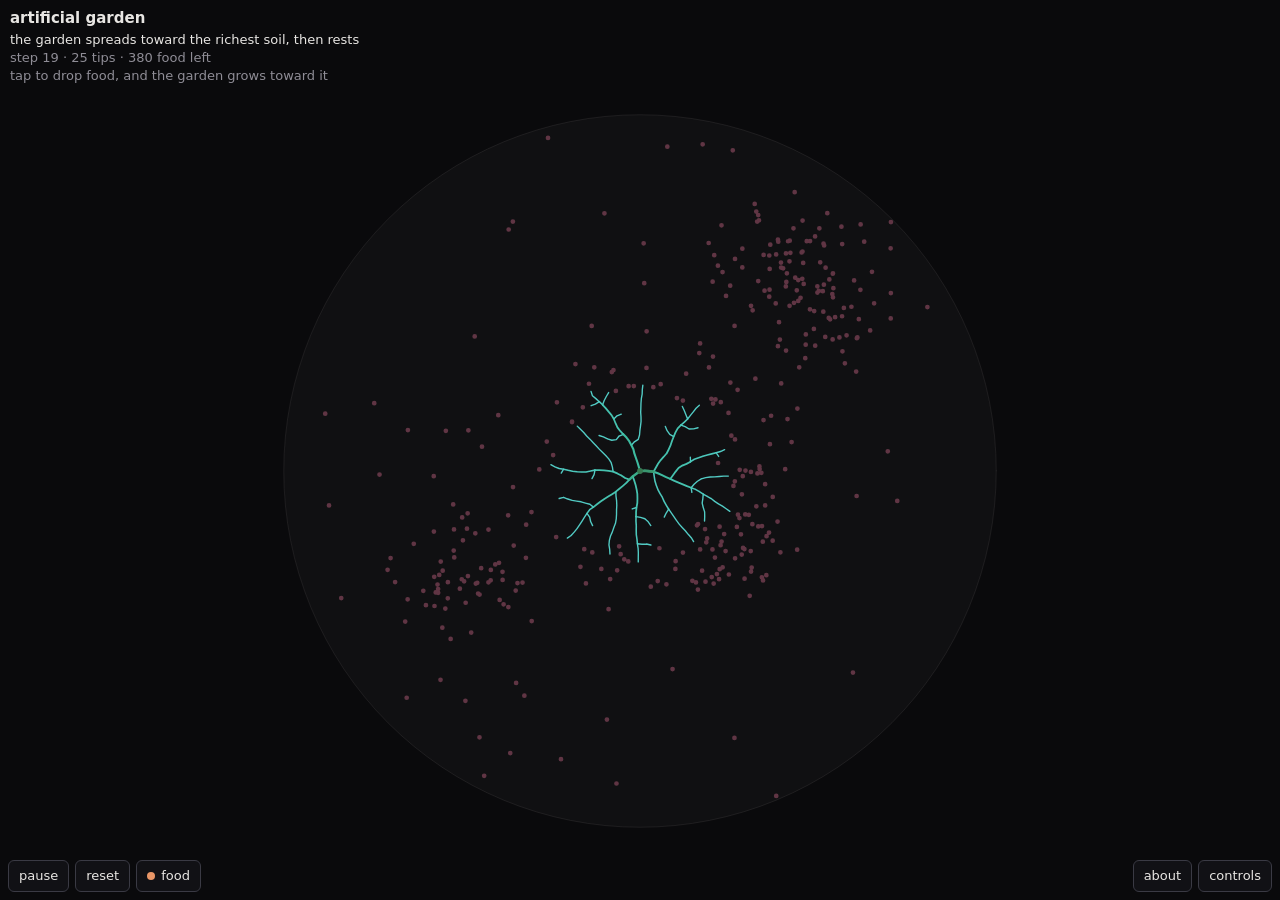
==== canvas/artificial-garden/index.html @ bfd503d6 "CC6: artificial garden core" ====
<!DOCTYPE html>
<html lang="en">
<head>
    <meta charset="UTF-8">
    <meta name="viewport" content="width=device-width, initial-scale=1.0">
    <title>artificial garden</title>
    <!-- How the gallery classifies this piece. The page reads it too, for
         its title and concept. -->
    <script type="application/json" id="meta">
    {
        "id": "artificial-garden",
        "title": "artificial garden",
        "world": "organic",
        "worlds": ["abstract"],
        "systems": ["recursive-growth"],
        "interactions": ["placement", "parameter-manipulation"],
        "modes": ["observe", "intervene"],
        "concept": "emergence and indirect control: you never draw the garden, you only feed it and block it, and it finds its own way"
    }
    </script>
    <style>
        :root {
            --bg: #0a0a0c;
            --surface: rgba(19, 19, 23, 0.88);
            /* Panels cover the header in a small frame, so no text shows through */
            --panel: #131317;
            --border: #3a3a44;
            --text: #e8e6e3;
            --muted: #8f8d96;
            --accent: #8fd18a;

            color-scheme: dark;
        }

        * {
            box-sizing: border-box;
        }

        html,
        body {
            height: 100%;
            margin: 0;
            overflow: hidden;
            background: var(--bg);
            color: var(--text);
            font: 13px/1.4 ui-sans-serif, system-ui, -apple-system, "Segoe UI",
                Roboto, Helvetica, Arial, sans-serif;
        }

        /* A tap places food or a stone, and a swipe still scrolls the page
           around the gallery's iframe, so the canvas takes taps only */
        canvas {
            position: fixed;
            inset: 0;
            display: block;
            width: 100%;
            height: 100%;
            cursor: crosshair;
            touch-action: manipulation;
        }

        .header {
            position: fixed;
            top: 8px;
            left: 10px;
            right: 10px;
            margin: 0;
            color: var(--muted);
            pointer-events: none;
        }

        .header p {
            margin: 0;
        }

        /* The name, then what the preset shows, then the numbers and the hint */
        .header h1 {
            margin: 0 0 2px;
            color: var(--text);
            font-size: 15px;
            font-weight: 600;
        }

        /* In a frame, the page around it already names the piece */
        .framed .header h1 {
            display: none;
        }

        #note {
            color: var(--text);
        }

        /* Both lines keep their height when empty, so the view doesn't jump */
        #note,
        #readout {
            min-height: 1.4em;
        }

        #readout {
            font-variant-numeric: tabular-nums;
        }

        .bar {
            position: fixed;
            left: 8px;
            right: 8px;
            bottom: 8px;
            display: flex;
            flex-wrap: wrap;
            align-items: center;
            gap: 6px;
        }

        button,
        select,
        summary,
        input[type="number"] {
            min-height: 32px;
            padding: 4px 10px;
            border: 1px solid var(--border);
            border-radius: 6px;
            background: var(--surface);
            color: var(--text);
            font: inherit;
        }

        button,
        summary {
            cursor: pointer;
        }

        button:hover,
        select:hover,
        summary:hover {
            border-color: var(--muted);
        }

        :focus-visible {
            outline: 2px solid var(--accent);
            outline-offset: 1px;
        }

        /* The tool in hand, marked so it reads as a choice, not an action */
        #tool::before {
            content: "";
            display: inline-block;
            width: 8px;
            height: 8px;
            margin-right: 6px;
            border-radius: 50%;
            background: var(--tool-color, var(--accent));
            vertical-align: 0;
        }

        /* The two panels sit together at the right end of the bar */
        #about {
            margin-left: auto;
        }

        summary {
            display: flex;
            align-items: center;
            list-style: none;
            user-select: none;
        }

        summary::-webkit-details-marker {
            display: none;
        }

        .panel {
            position: absolute;
            right: 0;
            bottom: calc(100% + 6px);
            width: min(290px, 100%);
            max-height: calc(100vh - var(--bar-height, 32px) - 22px);
            overflow-y: auto;
            padding: 10px 12px;
            border: 1px solid var(--border);
            border-radius: 6px;
            background: var(--panel);
        }

        .panel select {
            width: 100%;
            margin-bottom: 10px;
        }

        .row {
            display: grid;
            grid-template-columns: 1fr auto;
            gap: 0 8px;
            margin-bottom: 8px;
        }

        .row output {
            color: var(--muted);
            font-variant-numeric: tabular-nums;
        }

        .row input[type="range"] {
            grid-column: 1 / -1;
            width: 100%;
            margin: 2px 0 0;
            accent-color: var(--accent);
        }

        .group {
            margin: 10px 0 6px;
            color: var(--muted);
        }

        .seed {
            display: flex;
            align-items: center;
            gap: 6px;
        }

        .seed input {
            flex: 1;
            min-width: 0;
        }

        .keys {
            margin: 8px 0 0;
            color: var(--muted);
        }

        .about h2 {
            margin: 0 0 4px;
            font-size: 14px;
            font-weight: 600;
        }

        .about p,
        .about ul {
            margin: 0 0 8px;
        }

        .about ul {
            padding-left: 16px;
        }

        .about li + li {
            margin-top: 4px;
        }

        .about .concept {
            color: var(--muted);
        }

        /* Five controls fit one row of a 340px gallery card */
        @media (max-width: 360px) {
            button,
            select,
            summary {
                padding: 4px 8px;
            }
        }

        /* In a small frame the picture comes before the words */
        @media (max-height: 300px) {
            .header h1,
            #note {
                display: none;
            }
        }

        @media (max-height: 200px) {
            .header {
                display: none;
            }
        }
    </style>
</head>
<body>
    <canvas id="stage" role="img"
        aria-label="A branching organism grows out from the center of a round plot, toward scattered points of food"></canvas>

    <div class="header">
        <h1 id="title">artificial garden</h1>
        <p id="note"></p>
        <p id="readout"></p>
        <p id="hint"></p>
    </div>

    <div class="bar">
        <button id="pause" type="button">pause</button>
        <button id="reset" type="button">reset</button>
        <button id="tool" type="button"></button>
        <details id="about">
            <summary>about</summary>
            <div class="panel about">
                <h2 id="about-title">artificial garden</h2>
                <p id="about-concept" class="concept"></p>
                <p>the garden grows from one root at the center. every piece
                    of food in the soil pulls on the nearest part of it within
                    reach, and each part that is pulled grows a short step
                    toward its food. where food pulls one part two ways at
                    once, it may split. nothing in the rules says where a
                    branch goes, only what it grows toward.</p>
                <p>when nothing it can reach is left, the garden rests.</p>
                <ul>
                    <li>with food in hand, tap or click to drop some. the
                        garden grows toward it if any part is close enough to
                        feel it, so food out of reach waits for the garden to
                        come nearer.</li>
                    <li>with stones in hand, tap to place a stone, and
                        branches grow around it. tap a stone to lift it.</li>
                    <li>the presets show other soils and habits, from fine lace
                        to a few long runners.</li>
                    <li>in controls, reach, growth, branching and wander
                        change the rules while it grows. the food in the soil,
                        its symmetry and the seed plant a new garden.</li>
                    <li>the same seed and settings always grow the same
                        garden, until you feed it or place a stone.</li>
                </ul>
                <p class="keys">keys: space pause · r reset · n next seed ·
                    t food or stones · 1–4 presets · esc closes a panel</p>
            </div>
        </details>
        <details id="controls">
            <summary>controls</summary>
            <div class="panel">
                <select id="preset" aria-label="preset"></select>
                <div id="sliders"></div>
                <div class="seed">
                    <label for="seed">seed</label>
                    <input id="seed" type="number" inputmode="numeric">
                    <button id="next-seed" type="button">next</button>
                </div>
            </div>
        </details>
    </div>

    <script src="sim.js"></script>
    <script>
        (() => {
            'use strict';

            const { FEED_RADIUS, MAX_STONES, PARAMS, PRESETS, SOIL_RADIUS, advance, atRest,
                clampParams, createState, feed, palette, placeStone, removeStone,
                stoneAt, tips } = window.ArtificialGarden;

            // Never more than this much simulation in one frame, so a stall
            // can't turn into a burst
            const MAX_STEPS_PER_FRAME = 8;
            const MAX_FRAME_MS = 100;

            const REDUCED_MOTION_SPEED = 0.25;
            const MAX_PIXEL_RATIO = 2;
            const BACKGROUND = '#0a0a0c';
            const READOUT_MS = 200;

            // Branches are stroked in bands by thickness, which follows the
            // number of tips a branch carries, so old wood reads as a trunk
            const WIDTH_BANDS = [1, 2, 3, 5, 8, 13, 21, 34, 55, Infinity];

            const HINTS = {
                food: 'tap to drop food, and the garden grows toward it',
                stone: 'tap to place a stone, or tap a stone to lift it',
            };
            const REST_HINT = {
                food: 'the garden is at rest. drop food near it to grow it again',
                stone: 'the garden is at rest. lift a stone, or switch to food to grow it again',
            };
            const TOOL_LABELS = { food: 'food', stone: 'stones' };

            // Sliders in panel order. The first group changes how the garden
            // grows on from where it is. The second group decides the initial
            // state, so a change to it plants the garden again.
            const LIVE_KEYS = ['reach', 'growth', 'branching', 'wander', 'speed'];
            const RESTART_KEYS = ['food', 'symmetry'];

            const canvas = document.getElementById('stage');
            const ctx = canvas.getContext('2d', { alpha: false });
            const noteEl = document.getElementById('note');
            const readoutEl = document.getElementById('readout');
            const hintEl = document.getElementById('hint');
            const pauseButton = document.getElementById('pause');
            const toolButton = document.getElementById('tool');
            const presetSelect = document.getElementById('preset');
            const seedInput = document.getElementById('seed');
            const headerEl = document.querySelector('.header');
            const barEl = document.querySelector('.bar');
            const reducedMotion = window.matchMedia('(prefers-reduced-motion: reduce)');

            let params = clampParams(PRESETS[0].params);
            let state = null;
            let colors = null;
            let tool = 'food';
            let hintOverride = '';

            let width = 0;
            let height = 0;
            const view = { x: 0, y: 0, scale: 1 };

            let frame = null;
            let lastFrame = null;
            let lastReadout = 0;
            let budget = 0;
            let paused = false;
            let pageVisible = !document.hidden;
            let onScreen = true;

            // A frame is drawn only when the picture has changed: growth,
            // eaten food, or anything the visitor did
            let dirty = true;
            let resting = false;

            // Planting again from the seed: the same parameters and seed
            // always give this same garden
            function restart() {
                state = createState(params);
                colors = palette(params.seed);
                budget = 0;
                hintOverride = '';
            }

            function hsl({ h, s, l }, alpha) {
                return `hsla(${h}, ${s}%, ${l}%, ${alpha})`;
            }

            function mix(a, b, t) {
                // Hues take the short way round
                let dh = b.h - a.h;
                if (dh > 180) {
                    dh -= 360;
                } else if (dh < -180) {
                    dh += 360;
                }
                return {
                    h: (a.h + dh * t + 360) % 360,
                    s: a.s + (b.s - a.s) * t,
                    l: a.l + (b.l - a.l) * t,
                };
            }

            // The plot fills the space between the header and the bar
            function fitView() {
                const top = headerEl.offsetHeight + 14;
                const bottom = barEl.offsetHeight + 18;
                const side = 12;
                const fitWidth = Math.max(width - side * 2, 1);
                const fitHeight = Math.max(height - top - bottom, 1);
                view.scale = Math.min(fitWidth, fitHeight) / 2;
                view.x = width / 2;
                view.y = top + fitHeight / 2;
            }

            function toScreen(x, y) {
                return [view.x + x * view.scale, view.y - y * view.scale];
            }

            function draw() {
                ctx.globalCompositeOperation = 'source-over';
                ctx.fillStyle = BACKGROUND;
                ctx.fillRect(0, 0, width, height);

                // The plot: where food can lie
                ctx.beginPath();
                ctx.arc(view.x, view.y, SOIL_RADIUS * view.scale, 0, Math.PI * 2);
                ctx.fillStyle = 'rgba(232, 230, 227, 0.025)';
                ctx.fill();
                ctx.strokeStyle = 'rgba(232, 230, 227, 0.08)';
                ctx.lineWidth = 1;
                ctx.stroke();

                drawFood();
                drawStones();
                drawBranches();
            }

            function drawFood() {
                const size = Math.max(1.2, view.scale / 160);
                for (const kind of [0, 1]) {
                    ctx.beginPath();
                    for (let i = 0; i < state.foodCount; i++) {
                        if (!state.foodAlive[i] || state.foodKind[i] !== kind) {
                            continue;
                        }
                        const [x, y] = toScreen(state.foodX[i], state.foodY[i]);
                        const r = kind === 1 ? size * 1.3 : size;
                        ctx.moveTo(x + r, y);
                        ctx.arc(x, y, r, 0, Math.PI * 2);
                    }
                    ctx.fillStyle = kind === 1 ? hsl(colors.fed, 0.9) : hsl(colors.soil, 0.5);
                    ctx.fill();
                }
            }

            function drawStones() {
                for (const stone of state.stones) {
                    const [x, y] = toScreen(stone.x, stone.y);
                    ctx.beginPath();
                    ctx.arc(x, y, stone.r * view.scale, 0, Math.PI * 2);
                    ctx.fillStyle = '#24242b';
                    ctx.fill();
                    ctx.strokeStyle = '#55555f';
                    ctx.lineWidth = 1;
                    ctx.stroke();
                }
            }

            // Every segment, from its parent to its node, in one path per
            // band, so a frame costs a few strokes however big the garden is
            function drawBranches() {
                const { nodeCount, nodeX, nodeY, parent, leaves } = state;
                const unit = Math.max(0.6, view.scale / 400);
                const most = Math.sqrt(Math.max(leaves[0], 1));
                ctx.lineCap = 'round';
                ctx.lineJoin = 'round';

                let low = 0;
                for (const high of WIDTH_BANDS) {
                    ctx.beginPath();
                    let any = false;
                    for (let n = 1; n < nodeCount; n++) {
                        const carried = leaves[n];
                        if (carried < low || carried >= high) {
                            continue;
                        }
                        const p = parent[n];
                        const [x0, y0] = toScreen(nodeX[p], nodeY[p]);
                        const [x1, y1] = toScreen(nodeX[n], nodeY[n]);
                        ctx.moveTo(x0, y0);
                        ctx.lineTo(x1, y1);
                        any = true;
                    }
                    if (any) {
                        const middle = Math.sqrt(Math.min(high, leaves[0] + 1) * Math.max(low, 1));
                        const t = 1 - Math.min(1, Math.sqrt(middle) / most);
                        ctx.lineWidth = unit * (0.8 + 0.55 * Math.sqrt(middle));
                        ctx.strokeStyle = hsl(mix(colors.stem, colors.tip, t), 0.95);
                        ctx.stroke();
                    }
                    low = high;
                }

                // The root, a little heavier than its trunk
                const [rx, ry] = toScreen(nodeX[0], nodeY[0]);
                ctx.beginPath();
                ctx.arc(rx, ry, unit * (1.4 + 0.3 * most), 0, Math.PI * 2);
                ctx.fillStyle = hsl(colors.stem, 1);
                ctx.fill();
            }

            function updateReadout() {
                const food = state.foodLeft;
                readoutEl.textContent = `step ${state.steps} · ${tips(state)} tips · ${food} food left`;
            }

            function updateHint() {
                if (hintOverride) {
                    hintEl.textContent = hintOverride;
                } else {
                    hintEl.textContent = resting ? REST_HINT[tool] : HINTS[tool];
                }
            }

            function stepSimulation(elapsed) {
                const speed = params.speed * (reducedMotion.matches ? REDUCED_MOTION_SPEED : 1);
                budget += (elapsed / 1000) * speed;
                const steps = Math.min(Math.floor(budget), MAX_STEPS_PER_FRAME);
                budget = budget - steps >= 1 ? 0 : budget - steps;
                if (steps > 0) {
                    const before = state.eaten;
                    const grown = advance(state, params, steps);
                    if (grown > 0 || state.eaten !== before) {
                        dirty = true;
                    }
                }
            }

            // Rest means nothing within reach is left to grow toward, so the
            // picture can't change until the visitor does something
            function checkRest() {
                if (!atRest(state)) {
                    return;
                }
                resting = true;
                hintOverride = '';
                draw();
                updateReadout();
                updateHint();
                updateRunning();
            }

            // Anything the visitor does may set the garden growing again
            function wake() {
                dirty = true;
                if (resting && !atRest(state)) {
                    resting = false;
                    updateHint();
                    updateRunning();
                }
            }

            // The loop runs only while there is something to see: not paused,
            // the page visible, the canvas on screen, and the garden growing
            function tick(now) {
                frame = requestAnimationFrame(tick);
                const elapsed = lastFrame === null ? 0 : Math.min(now - lastFrame, MAX_FRAME_MS);
                lastFrame = now;

                stepSimulation(elapsed);
                if (dirty) {
                    dirty = false;
                    draw();
                }
                if (now - lastReadout >= READOUT_MS) {
                    lastReadout = now;
                    updateReadout();
                }
                checkRest();
            }

            function updateRunning() {
                const shouldRun = !paused && pageVisible && onScreen && !resting;
                if (shouldRun && frame === null) {
                    lastFrame = null;
                    frame = requestAnimationFrame(tick);
                } else if (!shouldRun && frame !== null) {
                    cancelAnimationFrame(frame);
                    frame = null;
                }
            }

            // With the loop stopped, a change still has to reach the screen
            function refresh() {
                wake();
                if (frame === null) {
                    draw();
                }
                updateReadout();
            }

            function setPaused(value) {
                paused = value;
                pauseButton.textContent = paused ? 'play' : 'pause';
                updateRunning();
            }

            function measure() {
                const ratio = Math.min(window.devicePixelRatio || 1, MAX_PIXEL_RATIO);
                width = canvas.clientWidth;
                height = canvas.clientHeight;
                canvas.width = Math.round(width * ratio);
                canvas.height = Math.round(height * ratio);
                ctx.setTransform(ratio, 0, 0, ratio, 0, 0);
                document.documentElement.style.setProperty('--bar-height', `${barEl.offsetHeight}px`);
            }

            function resize() {
                measure();
                fitView();
                draw();
            }

            // Controls

            const sliders = new Map();

            function formatParam(key, value) {
                const step = PARAMS[key].step;
                if (Number.isInteger(step)) {
                    return String(value);
                }
                const places = Math.max(0, -Math.floor(Math.log10(step)));
                return value.toFixed(places);
            }

            function buildSliders() {
                const parent = document.getElementById('sliders');
                const groups = [
                    ['how it grows', LIVE_KEYS],
                    ['the soil, which plants it again', RESTART_KEYS],
                ];

                for (const [heading, keys] of groups) {
                    const title = document.createElement('p');
                    title.className = 'group';
                    title.textContent = heading;
                    parent.append(title);

                    for (const key of keys) {
                        const spec = PARAMS[key];
                        const row = document.createElement('div');
                        row.className = 'row';

                        const label = document.createElement('label');
                        label.htmlFor = `param-${key}`;
                        label.textContent = spec.label;

                        const output = document.createElement('output');
                        output.htmlFor = `param-${key}`;

                        const input = document.createElement('input');
                        input.id = `param-${key}`;
                        input.type = 'range';
                        input.min = spec.min;
                        input.max = spec.max;
                        input.step = spec.step;

                        input.addEventListener('input', () => {
                            params = clampParams({ ...params, [key]: Number(input.value) });
                            output.value = formatParam(key, params[key]);
                            leavePreset();
                            if (RESTART_KEYS.includes(key)) {
                                restart();
                            }
                            // A change to the rules may wake a garden at rest
                            state.idle = 0;
                            refresh();
                        });

                        row.append(label, output, input);
                        parent.append(row);
                        sliders.set(key, { input, output });
                    }
                }
            }

            function syncControls() {
                for (const [key, { input, output }] of sliders) {
                    input.value = params[key];
                    output.value = formatParam(key, params[key]);
                }
                seedInput.value = params.seed;
            }

            function applyPreset(preset) {
                params = clampParams({ ...params, ...preset.params });
                presetSelect.value = preset.id;
                noteEl.textContent = preset.note;
                syncControls();
                restart();
                refresh();
                updateHint();
            }

            function leavePreset() {
                presetSelect.value = '';
                noteEl.textContent = '';
            }

            function setSeed(value) {
                params = clampParams({ ...params, seed: value });
                seedInput.value = params.seed;
                restart();
                refresh();
                updateHint();
            }

            function nextSeed() {
                setSeed(params.seed >= PARAMS.seed.max ? PARAMS.seed.min : params.seed + 1);
            }

            function resetGarden() {
                restart();
                refresh();
                updateHint();
            }

            function setTool(value) {
                tool = value;
                const other = tool === 'food' ? 'stone' : 'food';
                toolButton.textContent = TOOL_LABELS[tool];
                toolButton.setAttribute('aria-label', `in hand: ${TOOL_LABELS[tool]}. switch to ${TOOL_LABELS[other]}`);
                toolButton.style.setProperty('--tool-color', tool === 'food' ? hsl(colors.fed, 1) : '#8a8a96');
                hintOverride = '';
                updateHint();
            }

            for (const preset of PRESETS) {
                presetSelect.add(new Option(preset.label, preset.id));
            }
            const customOption = new Option('custom', '');
            customOption.disabled = true;
            presetSelect.add(customOption);

            presetSelect.addEventListener('change', () => {
                applyPreset(PRESETS.find((preset) => preset.id === presetSelect.value));
            });

            seedInput.min = PARAMS.seed.min;
            seedInput.max = PARAMS.seed.max;
            seedInput.step = PARAMS.seed.step;
            seedInput.addEventListener('change', () => setSeed(seedInput.value));

            document.getElementById('next-seed').addEventListener('click', nextSeed);
            document.getElementById('reset').addEventListener('click', resetGarden);
            pauseButton.addEventListener('click', () => setPaused(!paused));
            toolButton.addEventListener('click', () => setTool(tool === 'food' ? 'stone' : 'food'));

            // A tap drops food or places a stone where it lands. Neither is
            // part of the seed, so a reset takes them away again.
            canvas.addEventListener('click', (event) => {
                const x = (event.offsetX - view.x) / view.scale;
                const y = (view.y - event.offsetY) / view.scale;

                if (tool === 'food') {
                    if (x * x + y * y > (SOIL_RADIUS + FEED_RADIUS) ** 2) {
                        return;
                    }
                    hintOverride = feed(state, x, y) > 0 ? '' : 'no food fits there';
                } else if (stoneAt(state, x, y) !== -1) {
                    removeStone(state, x, y);
                    hintOverride = '';
                } else if (state.stones.length >= MAX_STONES) {
                    hintOverride = `${MAX_STONES} stones is all there are. tap one to lift it`;
                } else if (x * x + y * y > 1) {
                    return;
                } else {
                    hintOverride = placeStone(state, x, y) ? '' : 'a stone can’t cover the root';
                }
                refresh();
                updateHint();
            });

            // One panel at a time: they open in the same place
            const panels = [...document.querySelectorAll('.bar details')];
            for (const panel of panels) {
                panel.addEventListener('toggle', () => {
                    if (panel.open) {
                        for (const other of panels) {
                            if (other !== panel) {
                                other.open = false;
                            }
                        }
                    }
                });
            }

            // Keys reach the page only while it has focus, so every action
            // above also has a button
            document.addEventListener('keydown', (event) => {
                // A held key must not restart the garden over and over
                if (event.ctrlKey || event.metaKey || event.altKey || event.repeat) {
                    return;
                }

                const target = event.target;

                // Escape closes an open panel, from anywhere inside it too,
                // and leaves focus on its button
                if (event.key === 'Escape') {
                    const open = panels.find((panel) => panel.open);
                    if (open) {
                        open.open = false;
                        open.querySelector('summary').focus();
                    }
                    return;
                }

                if (target.closest('input[type="number"], select')) {
                    return;
                }

                if (event.key === ' ') {
                    // Space already presses whatever button has focus
                    if (target.closest('button, summary')) {
                        return;
                    }
                    event.preventDefault();
                    setPaused(!paused);
                } else if (event.key.toLowerCase() === 'r') {
                    resetGarden();
                } else if (event.key.toLowerCase() === 'n') {
                    nextSeed();
                } else if (event.key.toLowerCase() === 't') {
                    setTool(tool === 'food' ? 'stone' : 'food');
                } else if (PRESETS[Number(event.key) - 1]) {
                    applyPreset(PRESETS[Number(event.key) - 1]);
                }
            });

            // Lifecycle: stop when hidden, off screen or torn down

            function onVisibilityChange() {
                pageVisible = !document.hidden;
                updateRunning();
            }

            const resizeObserver = new ResizeObserver(resize);
            const screenObserver = 'IntersectionObserver' in window
                ? new IntersectionObserver((entries) => {
                    onScreen = entries[entries.length - 1].isIntersecting;
                    updateRunning();
                })
                : null;

            function connect() {
                document.addEventListener('visibilitychange', onVisibilityChange);
                resizeObserver.observe(canvas);
                if (screenObserver) {
                    screenObserver.observe(canvas);
                }
            }

            function disconnect() {
                document.removeEventListener('visibilitychange', onVisibilityChange);
                resizeObserver.disconnect();
                if (screenObserver) {
                    screenObserver.disconnect();
                }
                if (frame !== null) {
                    cancelAnimationFrame(frame);
                    frame = null;
                }
            }

            window.addEventListener('pagehide', disconnect);
            window.addEventListener('pageshow', (event) => {
                // Back from the page cache, where pagehide has stopped everything
                if (event.persisted) {
                    connect();
                    updateRunning();
                }
            });

            // The title and concept come from the meta block in the head,
            // which the gallery reads too, so they're written once
            try {
                const meta = JSON.parse(document.getElementById('meta').textContent);
                if (meta.title) {
                    document.getElementById('title').textContent = meta.title;
                    document.getElementById('about-title').textContent = meta.title;
                }
                document.getElementById('about-concept').textContent = meta.concept || '';
            } catch (error) {
                // The names written in the page stay as they are
            }

            // Comparing windows works across origins, also from file://
            document.documentElement.classList.toggle('framed', window.self !== window.top);

            buildSliders();
            syncControls();
            presetSelect.value = PRESETS[0].id;
            noteEl.textContent = PRESETS[0].note;
            restart();
            setTool('food');
            measure();
            fitView();
            updateReadout();
            draw();
            connect();
            updateRunning();
        })();
    </script>
</body>
</html>
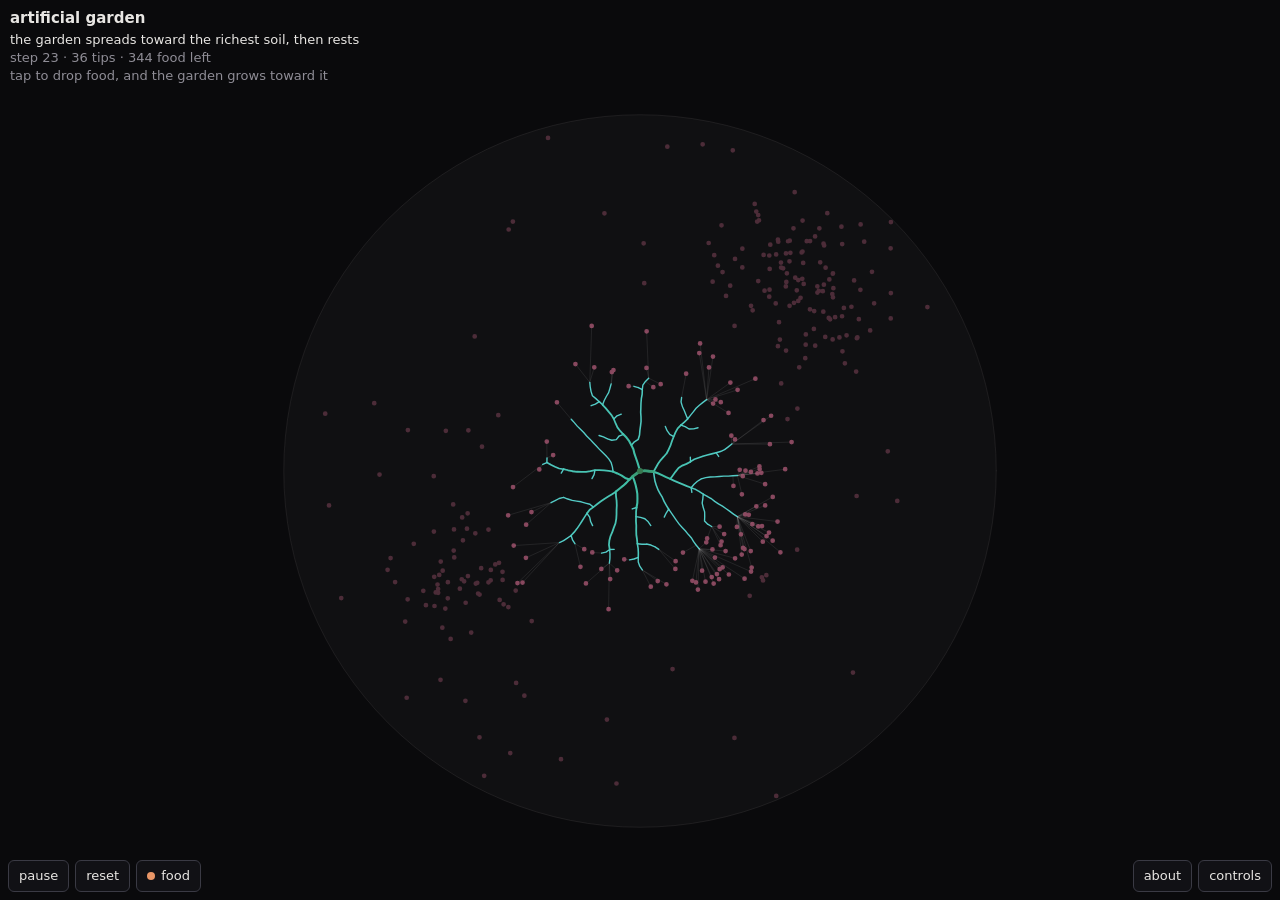
==== commit 75b8c963: "CC7: artificial garden published: threads, placing by keys, islands, mandala's own seed" ====
--- a/canvas/artificial-garden/index.html
+++ b/canvas/artificial-garden/index.html
@@ -281,7 +281,7 @@
         <h1 id="title">artificial garden</h1>
         <p id="note"></p>
         <p id="readout"></p>
-        <p id="hint"></p>
+        <p id="hint" aria-live="polite"></p>
     </div>
 
     <div class="bar">
@@ -299,16 +299,24 @@
                     toward its food. where food pulls one part two ways at
                     once, it may split. nothing in the rules says where a
                     branch goes, only what it grows toward.</p>
-                <p>when nothing it can reach is left, the garden rests.</p>
+                <p>a faint thread joins each piece of food to the part it
+                    pulls. food with no thread is out of reach, and waits.
+                    when nothing it can reach is left, the garden rests.</p>
                 <ul>
                     <li>with food in hand, tap or click to drop some. the
                         garden grows toward it if any part is close enough to
                         feel it, so food out of reach waits for the garden to
-                        come nearer.</li>
+                        come nearer, and a trail of it leads the garden on.</li>
                     <li>with stones in hand, tap to place a stone, and
                         branches grow around it. tap a stone to lift it.</li>
-                    <li>the presets show other soils and habits, from fine lace
-                        to a few long runners.</li>
+                    <li>without a pointer, the arrow keys move a ring over the
+                        plot, and enter drops food or places a stone there.</li>
+                    <li>the presets show other soils and habits: islands of
+                        food out of reach, fine lace, a few long runners, and a
+                        six-fold mandala. the mandala keeps its own seed, because
+                        on about half of all seeds two parts are so nearly the
+                        same distance from a piece of food that rounding settles
+                        it differently in different arms, and they grow apart.</li>
                     <li>in controls, reach, growth, branching and wander
                         change the rules while it grows. the food in the soil,
                         its symmetry and the seed plant a new garden.</li>
@@ -316,7 +324,9 @@
                         garden, until you feed it or place a stone.</li>
                 </ul>
                 <p class="keys">keys: space pause · r reset · n next seed ·
-                    t food or stones · 1–4 presets · esc closes a panel</p>
+                    t food or stones · arrows move the ring, with shift
+                    faster · enter places at the ring · 1–5 presets · esc
+                    closes a panel or hides the ring</p>
             </div>
         </details>
         <details id="controls">
@@ -338,9 +348,10 @@
         (() => {
             'use strict';
 
-            const { FEED_RADIUS, MAX_STONES, PARAMS, PRESETS, SOIL_RADIUS, advance, atRest,
-                clampParams, createState, feed, palette, placeStone, removeStone,
-                stoneAt, tips } = window.ArtificialGarden;
+            const { FEED_RADIUS, FIELD_RADIUS, MAX_FOOD, MAX_STONES, PARAMS, PRESETS,
+                SOIL_RADIUS, STONE_RADIUS, advance, atRest, clampParams, createState,
+                feed, palette, placeStone, pullTargets, removeStone, stoneAt,
+                tips } = window.ArtificialGarden;
 
             // Never more than this much simulation in one frame, so a stall
             // can't turn into a burst
@@ -365,6 +376,14 @@
                 stone: 'the garden is at rest. lift a stone, or switch to food to grow it again',
             };
             const TOOL_LABELS = { food: 'food', stone: 'stones' };
+            const RING_HINT = {
+                food: 'arrows move the ring, shift for longer steps. enter drops food there',
+                stone: 'arrows move the ring, shift for longer steps. enter places or lifts a stone there',
+            };
+
+            // The ring the arrow keys move, in plot units per press
+            const RING_STEP = 0.03;
+            const RING_FAST = 5;
 
             // Sliders in panel order. The first group changes how the garden
             // grows on from where it is. The second group decides the initial
@@ -391,6 +410,13 @@
             let tool = 'food';
             let hintOverride = '';
 
+            // What each piece of food pulls on, refreshed for every frame
+            const targets = new Int32Array(MAX_FOOD);
+
+            // The ring the arrow keys move, which places like a tap. It
+            // starts at the root, and keeps its place while it's hidden.
+            const ring = { x: 0, y: 0, shown: false };
+
             let width = 0;
             let height = 0;
             const view = { x: 0, y: 0, scale: 1 };
@@ -469,24 +495,67 @@
                 drawFood();
                 drawStones();
                 drawBranches();
-            }
-
+                if (ring.shown) {
+                    drawRing();
+                }
+            }
+
+            // Food in reach is bright, with a thread to the part it pulls,
+            // and food out of reach is dim: it waits for the garden to come
+            // nearer. That is the rule itself, drawn.
             function drawFood() {
+                pullTargets(state, params, targets);
+                const { foodCount, foodX, foodY, foodKind, nodeX, nodeY } = state;
+
+                ctx.beginPath();
+                for (let i = 0; i < foodCount; i++) {
+                    const n = targets[i];
+                    if (n < 0) {
+                        continue;
+                    }
+                    const [fx, fy] = toScreen(foodX[i], foodY[i]);
+                    const [nx, ny] = toScreen(nodeX[n], nodeY[n]);
+                    ctx.moveTo(fx, fy);
+                    ctx.lineTo(nx, ny);
+                }
+                ctx.strokeStyle = 'rgba(232, 230, 227, 0.09)';
+                ctx.lineWidth = 1;
+                ctx.stroke();
+
                 const size = Math.max(1.2, view.scale / 160);
                 for (const kind of [0, 1]) {
-                    ctx.beginPath();
-                    for (let i = 0; i < state.foodCount; i++) {
-                        if (!state.foodAlive[i] || state.foodKind[i] !== kind) {
-                            continue;
+                    for (const pulling of [false, true]) {
+                        ctx.beginPath();
+                        for (let i = 0; i < foodCount; i++) {
+                            if (targets[i] === -2 || foodKind[i] !== kind || (targets[i] >= 0) !== pulling) {
+                                continue;
+                            }
+                            const [x, y] = toScreen(foodX[i], foodY[i]);
+                            const r = kind === 1 ? size * 1.3 : size;
+                            ctx.moveTo(x + r, y);
+                            ctx.arc(x, y, r, 0, Math.PI * 2);
                         }
-                        const [x, y] = toScreen(state.foodX[i], state.foodY[i]);
-                        const r = kind === 1 ? size * 1.3 : size;
-                        ctx.moveTo(x + r, y);
-                        ctx.arc(x, y, r, 0, Math.PI * 2);
-                    }
-                    ctx.fillStyle = kind === 1 ? hsl(colors.fed, 0.9) : hsl(colors.soil, 0.5);
-                    ctx.fill();
-                }
+                        const color = kind === 1 ? colors.fed : colors.soil;
+                        ctx.fillStyle = hsl(color, kind === 1 ? (pulling ? 1 : 0.5) : (pulling ? 0.75 : 0.38));
+                        ctx.fill();
+                    }
+                }
+            }
+
+            // The ring is as wide as what enter would place: a patch of food
+            // or a stone
+            function drawRing() {
+                const [x, y] = toScreen(ring.x, ring.y);
+                const r = (tool === 'food' ? FEED_RADIUS : STONE_RADIUS) * view.scale;
+                ctx.beginPath();
+                ctx.arc(x, y, Math.max(r, 6), 0, Math.PI * 2);
+                ctx.strokeStyle = 'rgba(232, 230, 227, 0.85)';
+                ctx.lineWidth = 1.5;
+                ctx.stroke();
+                ctx.beginPath();
+                ctx.arc(x, y, 1.5, 0, Math.PI * 2);
+                ctx.fillStyle = 'rgba(232, 230, 227, 0.85)';
+                ctx.fill();
             }
 
             function drawStones() {
@@ -550,9 +619,13 @@
                 readoutEl.textContent = `step ${state.steps} · ${tips(state)} tips · ${food} food left`;
             }
 
+            // The answer to the visitor's last action comes first, then the
+            // ring's keys while it shows, then what to do next
             function updateHint() {
                 if (hintOverride) {
                     hintEl.textContent = hintOverride;
+                } else if (ring.shown) {
+                    hintEl.textContent = RING_HINT[tool];
                 } else {
                     hintEl.textContent = resting ? REST_HINT[tool] : HINTS[tool];
                 }
@@ -579,7 +652,6 @@
                     return;
                 }
                 resting = true;
-                hintOverride = '';
                 draw();
                 updateReadout();
                 updateHint();
@@ -747,6 +819,12 @@
             function setSeed(value) {
                 params = clampParams({ ...params, seed: value });
                 seedInput.value = params.seed;
+
+                // A preset with its own seed only keeps its promise on that seed
+                const preset = PRESETS.find(({ id }) => id === presetSelect.value);
+                if (preset && 'seed' in preset.params && preset.params.seed !== params.seed) {
+                    leavePreset();
+                }
                 restart();
                 refresh();
                 updateHint();
@@ -770,6 +848,9 @@
                 toolButton.style.setProperty('--tool-color', tool === 'food' ? hsl(colors.fed, 1) : '#8a8a96');
                 hintOverride = '';
                 updateHint();
+                if (ring.shown && state) {
+                    refresh();
+                }
             }
 
             for (const preset of PRESETS) {
@@ -793,30 +874,82 @@
             pauseButton.addEventListener('click', () => setPaused(!paused));
             toolButton.addEventListener('click', () => setTool(tool === 'food' ? 'stone' : 'food'));
 
-            // A tap drops food or places a stone where it lands. Neither is
-            // part of the seed, so a reset takes them away again.
-            canvas.addEventListener('click', (event) => {
-                const x = (event.offsetX - view.x) / view.scale;
-                const y = (view.y - event.offsetY) / view.scale;
-
+            // Food dropped, with how much of it the garden can feel. A drop
+            // adds its pieces at the end of the food, so they are the last.
+            function dropFood(x, y) {
+                const added = feed(state, x, y);
+                if (added === 0) {
+                    return 'no food fits there';
+                }
+                pullTargets(state, params, targets);
+                let felt = 0;
+                for (let i = state.foodCount - added; i < state.foodCount; i++) {
+                    felt += targets[i] >= 0 ? 1 : 0;
+                }
+                if (felt === 0) {
+                    return 'out of reach: the food waits until the garden grows nearer';
+                }
+                return felt === added
+                    ? 'food dropped, all of it within reach'
+                    : `food dropped: ${felt} of ${added} pieces within reach`;
+            }
+
+            // A tap, or enter at the ring, drops food or places or lifts a
+            // stone. Neither is part of the seed, so a reset takes them away.
+            function place(x, y) {
                 if (tool === 'food') {
                     if (x * x + y * y > (SOIL_RADIUS + FEED_RADIUS) ** 2) {
                         return;
                     }
-                    hintOverride = feed(state, x, y) > 0 ? '' : 'no food fits there';
+                    hintOverride = dropFood(x, y);
                 } else if (stoneAt(state, x, y) !== -1) {
                     removeStone(state, x, y);
-                    hintOverride = '';
+                    hintOverride = 'stone lifted';
                 } else if (state.stones.length >= MAX_STONES) {
-                    hintOverride = `${MAX_STONES} stones is all there are. tap one to lift it`;
-                } else if (x * x + y * y > 1) {
+                    hintOverride = `${MAX_STONES} stones is all there are. lift one first`;
+                } else if (x * x + y * y > FIELD_RADIUS * FIELD_RADIUS) {
                     return;
                 } else {
-                    hintOverride = placeStone(state, x, y) ? '' : 'a stone can’t cover the root';
+                    hintOverride = placeStone(state, x, y)
+                        ? 'stone placed: branches grow around it'
+                        : 'a stone can’t cover the root';
                 }
                 refresh();
                 updateHint();
+            }
+
+            canvas.addEventListener('click', (event) => {
+                if (ring.shown) {
+                    hideRing();
+                }
+                place((event.offsetX - view.x) / view.scale, (view.y - event.offsetY) / view.scale);
             });
+
+            // The arrow keys move the ring, which stays inside the plot
+            const ARROWS = { ArrowLeft: [-1, 0], ArrowRight: [1, 0], ArrowUp: [0, 1], ArrowDown: [0, -1] };
+
+            function moveRing(dx, dy, fast) {
+                const stepSize = RING_STEP * (fast ? RING_FAST : 1);
+                let x = ring.x + dx * stepSize;
+                let y = ring.y + dy * stepSize;
+                const out = Math.sqrt(x * x + y * y);
+                if (out > FIELD_RADIUS) {
+                    x *= FIELD_RADIUS / out;
+                    y *= FIELD_RADIUS / out;
+                }
+                ring.x = x;
+                ring.y = y;
+                ring.shown = true;
+                hintOverride = '';
+                refresh();
+                updateHint();
+            }
+
+            function hideRing() {
+                ring.shown = false;
+                refresh();
+                updateHint();
+            }
 
             // One panel at a time: they open in the same place
             const panels = [...document.querySelectorAll('.bar details')];
@@ -835,12 +968,27 @@
             // Keys reach the page only while it has focus, so every action
             // above also has a button
             document.addEventListener('keydown', (event) => {
-                // A held key must not restart the garden over and over
-                if (event.ctrlKey || event.metaKey || event.altKey || event.repeat) {
+                if (event.ctrlKey || event.metaKey || event.altKey) {
                     return;
                 }
 
                 const target = event.target;
+
+                // A held arrow keeps moving the ring. Sliders, menus and the
+                // seed box keep their own arrows.
+                if (ARROWS[event.key]) {
+                    if (target.closest('input, select')) {
+                        return;
+                    }
+                    event.preventDefault();
+                    moveRing(...ARROWS[event.key], event.shiftKey);
+                    return;
+                }
+
+                // Any other held key must not restart the garden over and over
+                if (event.repeat) {
+                    return;
+                }
 
                 // Escape closes an open panel, from anywhere inside it too,
                 // and leaves focus on its button
@@ -849,6 +997,8 @@
                     if (open) {
                         open.open = false;
                         open.querySelector('summary').focus();
+                    } else if (ring.shown) {
+                        hideRing();
                     }
                     return;
                 }
@@ -857,7 +1007,21 @@
                     return;
                 }
 
-                if (event.key === ' ') {
+                if (event.key === 'Enter') {
+                    // Enter already presses whatever button has focus. The
+                    // first enter shows the ring, and the next places there.
+                    if (target.closest('button, summary')) {
+                        return;
+                    }
+                    event.preventDefault();
+                    if (!ring.shown) {
+                        ring.shown = true;
+                        refresh();
+                        updateHint();
+                    } else {
+                        place(ring.x, ring.y);
+                    }
+                } else if (event.key === ' ') {
                     // Space already presses whatever button has focus
                     if (target.closest('button, summary')) {
                         return;
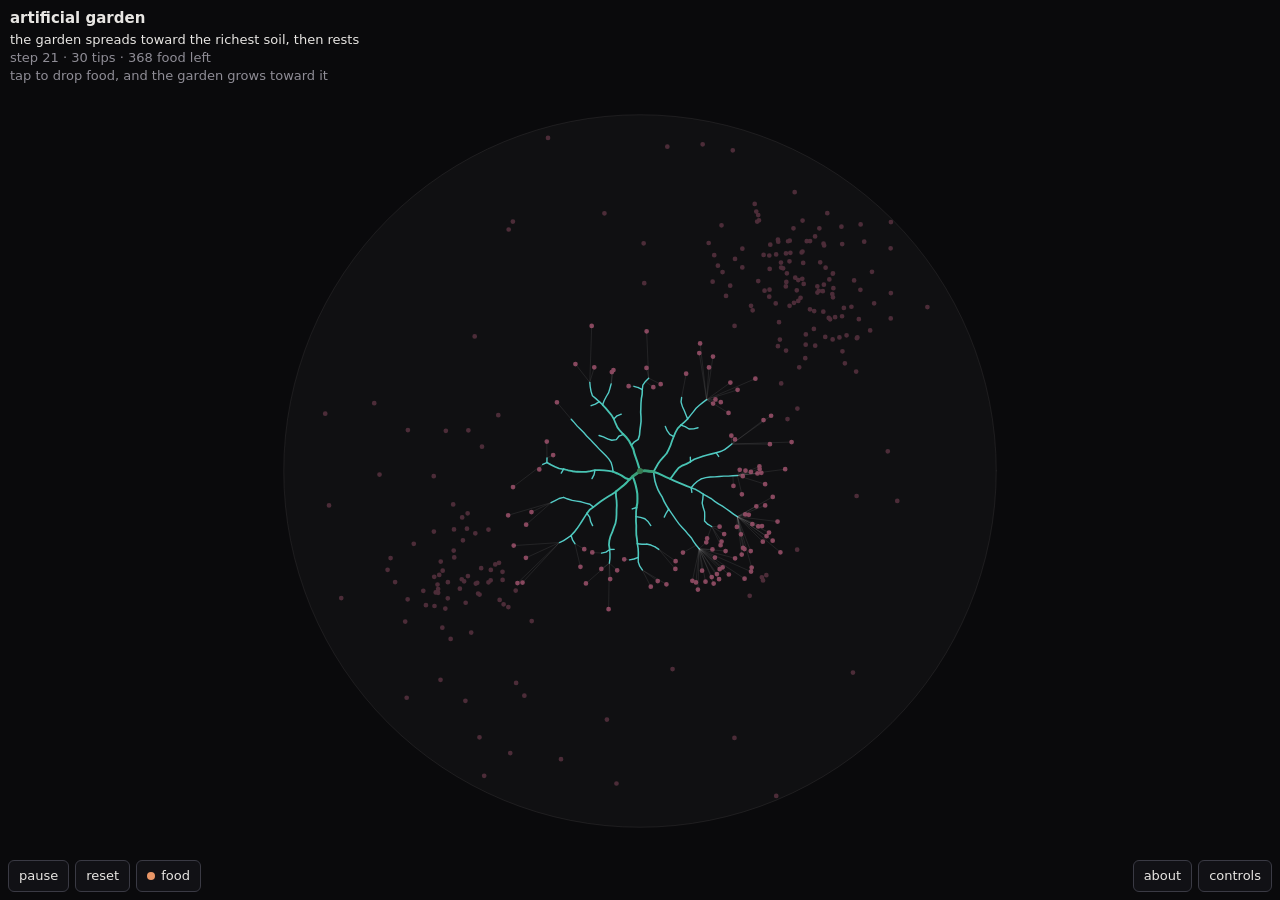
==== commit 4e9a974c: "CC8a: shared simulation code in canvas/lib, and CC8 split into CC8a and CC8b Co-Authored-By: Claude " ====
--- a/canvas/artificial-garden/index.html
+++ b/canvas/artificial-garden/index.html
@@ -114,7 +114,8 @@
         button,
         select,
         summary,
-        input[type="number"] {
+        input[type="number"],
+        input[type="text"] {
             min-height: 32px;
             padding: 4px 10px;
             border: 1px solid var(--border);
@@ -219,6 +220,33 @@
         .seed input {
             flex: 1;
             min-width: 0;
+        }
+
+        /* Sharing: a link to the garden's start, and the picture as it is */
+        .share {
+            display: flex;
+            flex-wrap: wrap;
+            gap: 6px;
+            margin-top: 8px;
+        }
+
+        .share button {
+            flex: 1 1 auto;
+        }
+
+        #link {
+            width: 100%;
+            margin-top: 6px;
+            color: var(--muted);
+        }
+
+        #share-status {
+            margin: 6px 0 0;
+            color: var(--muted);
+        }
+
+        #share-status:empty {
+            margin: 0;
         }
 
         .keys {
@@ -321,12 +349,18 @@
                         change the rules while it grows. the food in the soil,
                         its symmetry and the seed plant a new garden.</li>
                     <li>the same seed and settings always grow the same
-                        garden, until you feed it or place a stone.</li>
+                        garden, until you feed it or place a stone. copy
+                        link, in controls, keeps them, so the link grows
+                        this garden again from the beginning, anywhere. it
+                        can't keep what you did while it grew: the food and
+                        stones you placed, or a rule you changed on the way.
+                        save image keeps the picture as it is now.</li>
                 </ul>
                 <p class="keys">keys: space pause · r reset · n next seed ·
                     t food or stones · arrows move the ring, with shift
-                    faster · enter places at the ring · 1–5 presets · esc
-                    closes a panel or hides the ring</p>
+                    faster · enter places at the ring · 1–5 presets · c copy
+                    link · s save image · esc closes a panel or hides the
+                    ring</p>
             </div>
         </details>
         <details id="controls">
@@ -339,10 +373,17 @@
                     <input id="seed" type="number" inputmode="numeric">
                     <button id="next-seed" type="button">next</button>
                 </div>
+                <div class="share">
+                    <button id="copy-link" type="button">copy link</button>
+                    <button id="save-image" type="button">save image</button>
+                </div>
+                <input id="link" type="text" readonly hidden aria-label="link to this garden">
+                <p id="share-status" role="status"></p>
             </div>
         </details>
     </div>
 
+    <script src="../lib/engine-sim.js"></script>
     <script src="sim.js"></script>
     <script>
         (() => {
@@ -350,8 +391,8 @@
 
             const { FEED_RADIUS, FIELD_RADIUS, MAX_FOOD, MAX_STONES, PARAMS, PRESETS,
                 SOIL_RADIUS, STONE_RADIUS, advance, atRest, clampParams, createState,
-                feed, palette, placeStone, pullTargets, removeStone, stoneAt,
-                tips } = window.ArtificialGarden;
+                decodeLink, encodeLink, feed, palette, placeStone, pullTargets,
+                removeStone, stoneAt, tips } = window.ArtificialGarden;
 
             // Never more than this much simulation in one frame, so a stall
             // can't turn into a burst
@@ -385,6 +426,20 @@
             const RING_STEP = 0.03;
             const RING_FAST = 5;
 
+            // The address follows the settings, but not on every step of a
+            // slider: browsers throttle a page that rewrites its URL too often
+            const LINK_DELAY_MS = 250;
+            const LINK_PROBLEM_NOTE = 'part of this link couldn’t be used, so those settings are at their defaults or limits';
+            const NAME = 'artificial-garden';
+
+            // What copy link says, by what the link can't rebuild
+            const COPIED = {
+                fresh: 'link copied. it grows this garden again from the beginning',
+                placed: 'link copied. it grows this garden again from the seed, without the food and stones you placed',
+                rules: 'link copied. it grows this garden again from the seed, without the changes made while it grew',
+                both: 'link copied. it grows this garden again from the seed, without the food and stones you placed or the changes made while it grew',
+            };
+
             // Sliders in panel order. The first group changes how the garden
             // grows on from where it is. The second group decides the initial
             // state, so a change to it plants the garden again.
@@ -400,6 +455,8 @@
             const toolButton = document.getElementById('tool');
             const presetSelect = document.getElementById('preset');
             const seedInput = document.getElementById('seed');
+            const linkInput = document.getElementById('link');
+            const shareStatus = document.getElementById('share-status');
             const headerEl = document.querySelector('.header');
             const barEl = document.querySelector('.bar');
             const reducedMotion = window.matchMedia('(prefers-reduced-motion: reduce)');
@@ -434,9 +491,21 @@
             let dirty = true;
             let resting = false;
 
+            // What the garden has been through that its settings alone can't
+            // rebuild: food or stones placed, and a rule changed while it grew
+            let placed = false;
+            let rulesChanged = false;
+
+            // The hash this page last read or wrote, and a pending write.
+            // Nothing is written until the visitor changes a setting.
+            let linkShown = location.hash.replace(/^#/, '');
+            let linkTimer = null;
+
             // Planting again from the seed: the same parameters and seed
             // always give this same garden
             function restart() {
+                placed = false;
+                rulesChanged = false;
                 state = createState(params);
                 colors = palette(params.seed);
                 budget = 0;
@@ -479,7 +548,11 @@
             }
 
             function draw() {
+                // A resize resets the context, so every frame sets its own
+                // line ends: the same garden is drawn the same, resized or not
                 ctx.globalCompositeOperation = 'source-over';
+                ctx.lineCap = 'round';
+                ctx.lineJoin = 'round';
                 ctx.fillStyle = BACKGROUND;
                 ctx.fillRect(0, 0, width, height);
 
@@ -577,8 +650,6 @@
                 const { nodeCount, nodeX, nodeY, parent, leaves } = state;
                 const unit = Math.max(0.6, view.scale / 400);
                 const most = Math.sqrt(Math.max(leaves[0], 1));
-                ctx.lineCap = 'round';
-                ctx.lineJoin = 'round';
 
                 let low = 0;
                 for (const high of WIDTH_BANDS) {
@@ -780,10 +851,16 @@
                             leavePreset();
                             if (RESTART_KEYS.includes(key)) {
                                 restart();
+                            } else if (key !== 'speed') {
+                                // A link grows from the seed under the new
+                                // rules, so it can't rebuild a garden that
+                                // changed them on the way
+                                rulesChanged = rulesChanged || state.steps > 0;
                             }
                             // A change to the rules may wake a garden at rest
                             state.idle = 0;
                             refresh();
+                            settingsChanged();
                         });
 
                         row.append(label, output, input);
@@ -809,6 +886,7 @@
                 restart();
                 refresh();
                 updateHint();
+                settingsChanged();
             }
 
             function leavePreset() {
@@ -828,6 +906,7 @@
                 restart();
                 refresh();
                 updateHint();
+                settingsChanged();
             }
 
             function nextSeed() {
@@ -853,6 +932,149 @@
                 }
             }
 
+            // Share links: the hash holds the garden's initial configuration,
+            // in the format sim.js describes
+
+            function linkUrl() {
+                return `${location.href.split('#')[0]}#${encodeLink(params)}`;
+            }
+
+            function writeLink() {
+                clearTimeout(linkTimer);
+                linkTimer = null;
+                const text = encodeLink(params);
+                if (text === linkShown) {
+                    return;
+                }
+                linkShown = text;
+                try {
+                    history.replaceState(history.state, '', `#${text}`);
+                } catch (error) {
+                    // Changing only the hash doesn't reload the page
+                    location.replace(`#${text}`);
+                }
+            }
+
+            function settingsChanged() {
+                shareStatus.textContent = '';
+                linkInput.hidden = true;
+                clearTimeout(linkTimer);
+                linkTimer = setTimeout(writeLink, LINK_DELAY_MS);
+            }
+
+            // Settings from a link: on load, or when a link is pasted into
+            // the open page, which changes the hash without a reload
+            function applyLink(text) {
+                const link = decodeLink(text);
+                shareStatus.textContent = '';
+                linkInput.hidden = true;
+                params = link.params;
+                if (link.preset) {
+                    presetSelect.value = link.preset;
+                    noteEl.textContent = PRESETS.find(({ id }) => id === link.preset).note;
+                } else {
+                    leavePreset();
+                }
+                if (link.problems.length > 0) {
+                    noteEl.textContent = LINK_PROBLEM_NOTE;
+                }
+                syncControls();
+            }
+
+            window.addEventListener('hashchange', () => {
+                const text = location.hash.replace(/^#/, '');
+                if (text === linkShown) {
+                    return;
+                }
+                clearTimeout(linkTimer);
+                linkTimer = null;
+                linkShown = text;
+                applyLink(text);
+                restart();
+                refresh();
+                updateHint();
+            });
+
+            // The answer shows in the controls panel, which a key may have
+            // left closed. It is cleared first, so the same words are
+            // announced again.
+            const controlsPanel = document.getElementById('controls');
+            const controlsBody = controlsPanel.querySelector('.panel');
+
+            function setStatus(text) {
+                controlsPanel.open = true;
+                shareStatus.textContent = '';
+                setTimeout(() => {
+                    shareStatus.textContent = text;
+                    // In a small frame the panel scrolls, and the answer is
+                    // at its end, under the link
+                    controlsBody.scrollTop = controlsBody.scrollHeight;
+                }, 50);
+            }
+
+            async function copyLink() {
+                writeLink();
+                const url = linkUrl();
+                let copied = false;
+                try {
+                    await navigator.clipboard.writeText(url);
+                    copied = true;
+                } catch (error) {
+                    // No clipboard here, as in some frames: the field below
+                    // holds the link, selected, to copy by hand
+                }
+
+                linkInput.value = url;
+                linkInput.hidden = false;
+                controlsPanel.open = true;
+                if (!copied) {
+                    linkInput.focus();
+                    linkInput.select();
+                    setStatus('couldn’t copy here: the link above is selected, ready to copy');
+                } else if (placed && rulesChanged) {
+                    setStatus(COPIED.both);
+                } else if (placed) {
+                    setStatus(COPIED.placed);
+                } else if (rulesChanged) {
+                    setStatus(COPIED.rules);
+                } else {
+                    setStatus(COPIED.fresh);
+                }
+            }
+
+            // The picture as it is now, at the canvas's own resolution. The
+            // ring is drawn over the picture but isn't part of it, so the
+            // frame read here leaves it out. toBlob copies the canvas when
+            // it's called, so the ring can come back straight after.
+            function saveImage() {
+                const name = `${NAME}-${params.seed}.png`;
+                const ringShown = ring.shown;
+                ring.shown = false;
+                draw();
+                canvas.toBlob((blob) => {
+                    if (!blob) {
+                        setStatus('couldn’t save the image here');
+                        return;
+                    }
+                    const url = URL.createObjectURL(blob);
+                    const anchor = document.createElement('a');
+                    anchor.href = url;
+                    anchor.download = name;
+                    document.body.append(anchor);
+                    anchor.click();
+                    anchor.remove();
+                    setTimeout(() => URL.revokeObjectURL(url), 10000);
+                    setStatus(`image saved as ${name}`);
+                }, 'image/png');
+                ring.shown = ringShown;
+                if (ringShown) {
+                    draw();
+                }
+            }
+
+            document.getElementById('copy-link').addEventListener('click', copyLink);
+            document.getElementById('save-image').addEventListener('click', saveImage);
+
             for (const preset of PRESETS) {
                 presetSelect.add(new Option(preset.label, preset.id));
             }
@@ -881,6 +1103,7 @@
                 if (added === 0) {
                     return 'no food fits there';
                 }
+                placed = true;
                 pullTargets(state, params, targets);
                 let felt = 0;
                 for (let i = state.foodCount - added; i < state.foodCount; i++) {
@@ -895,7 +1118,8 @@
             }
 
             // A tap, or enter at the ring, drops food or places or lifts a
-            // stone. Neither is part of the seed, so a reset takes them away.
+            // stone. Neither is part of the seed, so a reset takes them away,
+            // and a link can't hold them.
             function place(x, y) {
                 if (tool === 'food') {
                     if (x * x + y * y > (SOIL_RADIUS + FEED_RADIUS) ** 2) {
@@ -904,15 +1128,17 @@
                     hintOverride = dropFood(x, y);
                 } else if (stoneAt(state, x, y) !== -1) {
                     removeStone(state, x, y);
+                    placed = true;
                     hintOverride = 'stone lifted';
                 } else if (state.stones.length >= MAX_STONES) {
                     hintOverride = `${MAX_STONES} stones is all there are. lift one first`;
                 } else if (x * x + y * y > FIELD_RADIUS * FIELD_RADIUS) {
                     return;
+                } else if (placeStone(state, x, y)) {
+                    placed = true;
+                    hintOverride = 'stone placed: branches grow around it';
                 } else {
-                    hintOverride = placeStone(state, x, y)
-                        ? 'stone placed: branches grow around it'
-                        : 'a stone can’t cover the root';
+                    hintOverride = 'a stone can’t cover the root';
                 }
                 refresh();
                 updateHint();
@@ -1003,7 +1229,7 @@
                     return;
                 }
 
-                if (target.closest('input[type="number"], select')) {
+                if (target.closest('input[type="number"], input[type="text"], select')) {
                     return;
                 }
 
@@ -1034,6 +1260,10 @@
                     nextSeed();
                 } else if (event.key.toLowerCase() === 't') {
                     setTool(tool === 'food' ? 'stone' : 'food');
+                } else if (event.key.toLowerCase() === 'c') {
+                    copyLink();
+                } else if (event.key.toLowerCase() === 's') {
+                    saveImage();
                 } else if (PRESETS[Number(event.key) - 1]) {
                     applyPreset(PRESETS[Number(event.key) - 1]);
                 }
@@ -1103,6 +1333,9 @@
             syncControls();
             presetSelect.value = PRESETS[0].id;
             noteEl.textContent = PRESETS[0].note;
+            if (linkShown !== '') {
+                applyLink(linkShown);
+            }
             restart();
             setTool('food');
             measure();
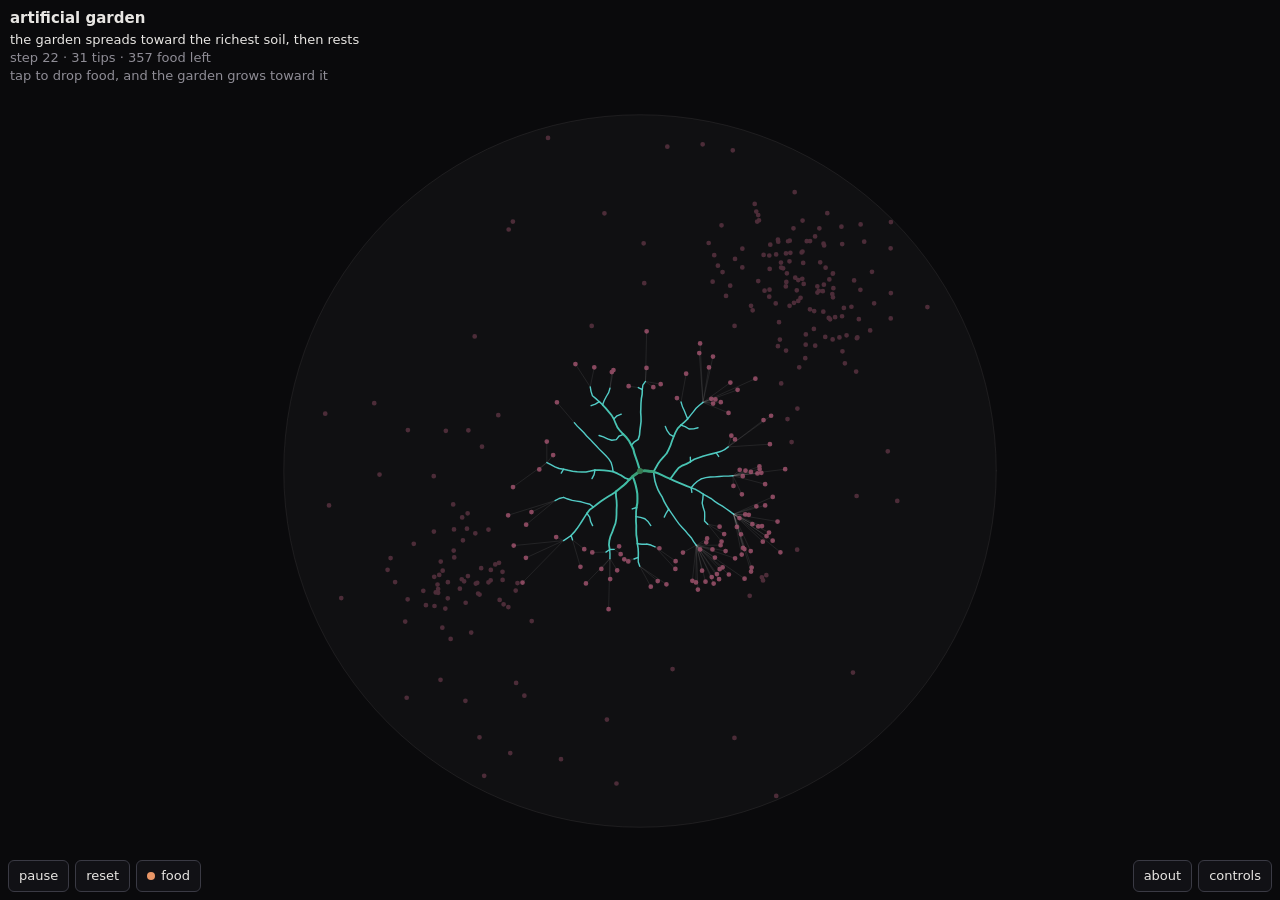
==== commit 230f187d: "CC8b: shared page code and stylesheet in canvas/lib, with CC16 and the garden's soil hint fix Co-Aut" ====
--- a/canvas/artificial-garden/index.html
+++ b/canvas/artificial-garden/index.html
@@ -18,127 +18,11 @@
         "concept": "emergence and indirect control: you never draw the garden, you only feed it and block it, and it finds its own way"
     }
     </script>
+    <!-- The look every engine shares, then this one's accent and tool -->
+    <link rel="stylesheet" href="../lib/engine.css">
     <style>
         :root {
-            --bg: #0a0a0c;
-            --surface: rgba(19, 19, 23, 0.88);
-            /* Panels cover the header in a small frame, so no text shows through */
-            --panel: #131317;
-            --border: #3a3a44;
-            --text: #e8e6e3;
-            --muted: #8f8d96;
             --accent: #8fd18a;
-
-            color-scheme: dark;
-        }
-
-        * {
-            box-sizing: border-box;
-        }
-
-        html,
-        body {
-            height: 100%;
-            margin: 0;
-            overflow: hidden;
-            background: var(--bg);
-            color: var(--text);
-            font: 13px/1.4 ui-sans-serif, system-ui, -apple-system, "Segoe UI",
-                Roboto, Helvetica, Arial, sans-serif;
-        }
-
-        /* A tap places food or a stone, and a swipe still scrolls the page
-           around the gallery's iframe, so the canvas takes taps only */
-        canvas {
-            position: fixed;
-            inset: 0;
-            display: block;
-            width: 100%;
-            height: 100%;
-            cursor: crosshair;
-            touch-action: manipulation;
-        }
-
-        .header {
-            position: fixed;
-            top: 8px;
-            left: 10px;
-            right: 10px;
-            margin: 0;
-            color: var(--muted);
-            pointer-events: none;
-        }
-
-        .header p {
-            margin: 0;
-        }
-
-        /* The name, then what the preset shows, then the numbers and the hint */
-        .header h1 {
-            margin: 0 0 2px;
-            color: var(--text);
-            font-size: 15px;
-            font-weight: 600;
-        }
-
-        /* In a frame, the page around it already names the piece */
-        .framed .header h1 {
-            display: none;
-        }
-
-        #note {
-            color: var(--text);
-        }
-
-        /* Both lines keep their height when empty, so the view doesn't jump */
-        #note,
-        #readout {
-            min-height: 1.4em;
-        }
-
-        #readout {
-            font-variant-numeric: tabular-nums;
-        }
-
-        .bar {
-            position: fixed;
-            left: 8px;
-            right: 8px;
-            bottom: 8px;
-            display: flex;
-            flex-wrap: wrap;
-            align-items: center;
-            gap: 6px;
-        }
-
-        button,
-        select,
-        summary,
-        input[type="number"],
-        input[type="text"] {
-            min-height: 32px;
-            padding: 4px 10px;
-            border: 1px solid var(--border);
-            border-radius: 6px;
-            background: var(--surface);
-            color: var(--text);
-            font: inherit;
-        }
-
-        button,
-        summary {
-            cursor: pointer;
-        }
-
-        button:hover,
-        select:hover,
-        summary:hover {
-            border-color: var(--muted);
-        }
-
-        :focus-visible {
-            outline: 2px solid var(--accent);
-            outline-offset: 1px;
         }
 
         /* The tool in hand, marked so it reads as a choice, not an action */
@@ -151,153 +35,6 @@
             border-radius: 50%;
             background: var(--tool-color, var(--accent));
             vertical-align: 0;
-        }
-
-        /* The two panels sit together at the right end of the bar */
-        #about {
-            margin-left: auto;
-        }
-
-        summary {
-            display: flex;
-            align-items: center;
-            list-style: none;
-            user-select: none;
-        }
-
-        summary::-webkit-details-marker {
-            display: none;
-        }
-
-        .panel {
-            position: absolute;
-            right: 0;
-            bottom: calc(100% + 6px);
-            width: min(290px, 100%);
-            max-height: calc(100vh - var(--bar-height, 32px) - 22px);
-            overflow-y: auto;
-            padding: 10px 12px;
-            border: 1px solid var(--border);
-            border-radius: 6px;
-            background: var(--panel);
-        }
-
-        .panel select {
-            width: 100%;
-            margin-bottom: 10px;
-        }
-
-        .row {
-            display: grid;
-            grid-template-columns: 1fr auto;
-            gap: 0 8px;
-            margin-bottom: 8px;
-        }
-
-        .row output {
-            color: var(--muted);
-            font-variant-numeric: tabular-nums;
-        }
-
-        .row input[type="range"] {
-            grid-column: 1 / -1;
-            width: 100%;
-            margin: 2px 0 0;
-            accent-color: var(--accent);
-        }
-
-        .group {
-            margin: 10px 0 6px;
-            color: var(--muted);
-        }
-
-        .seed {
-            display: flex;
-            align-items: center;
-            gap: 6px;
-        }
-
-        .seed input {
-            flex: 1;
-            min-width: 0;
-        }
-
-        /* Sharing: a link to the garden's start, and the picture as it is */
-        .share {
-            display: flex;
-            flex-wrap: wrap;
-            gap: 6px;
-            margin-top: 8px;
-        }
-
-        .share button {
-            flex: 1 1 auto;
-        }
-
-        #link {
-            width: 100%;
-            margin-top: 6px;
-            color: var(--muted);
-        }
-
-        #share-status {
-            margin: 6px 0 0;
-            color: var(--muted);
-        }
-
-        #share-status:empty {
-            margin: 0;
-        }
-
-        .keys {
-            margin: 8px 0 0;
-            color: var(--muted);
-        }
-
-        .about h2 {
-            margin: 0 0 4px;
-            font-size: 14px;
-            font-weight: 600;
-        }
-
-        .about p,
-        .about ul {
-            margin: 0 0 8px;
-        }
-
-        .about ul {
-            padding-left: 16px;
-        }
-
-        .about li + li {
-            margin-top: 4px;
-        }
-
-        .about .concept {
-            color: var(--muted);
-        }
-
-        /* Five controls fit one row of a 340px gallery card */
-        @media (max-width: 360px) {
-            button,
-            select,
-            summary {
-                padding: 4px 8px;
-            }
-        }
-
-        /* In a small frame the picture comes before the words */
-        @media (max-height: 300px) {
-            .header h1,
-            #note {
-                display: none;
-            }
-        }
-
-        @media (max-height: 200px) {
-            .header {
-                display: none;
-            }
         }
     </style>
 </head>
@@ -384,25 +121,17 @@
     </div>
 
     <script src="../lib/engine-sim.js"></script>
+    <script src="../lib/engine-page.js"></script>
     <script src="sim.js"></script>
     <script>
         (() => {
             'use strict';
 
-            const { FEED_RADIUS, FIELD_RADIUS, MAX_FOOD, MAX_STONES, PARAMS, PRESETS,
-                SOIL_RADIUS, STONE_RADIUS, advance, atRest, clampParams, createState,
-                decodeLink, encodeLink, feed, palette, placeStone, pullTargets,
-                removeStone, stoneAt, tips } = window.ArtificialGarden;
-
-            // Never more than this much simulation in one frame, so a stall
-            // can't turn into a burst
-            const MAX_STEPS_PER_FRAME = 8;
-            const MAX_FRAME_MS = 100;
-
-            const REDUCED_MOTION_SPEED = 0.25;
-            const MAX_PIXEL_RATIO = 2;
+            const { FEED_RADIUS, FIELD_RADIUS, MAX_FOOD, MAX_STONES, SOIL_RADIUS,
+                STONE_RADIUS, advance, atRest, createState, feed, palette, placeStone,
+                pullTargets, removeStone, stoneAt, tips } = window.ArtificialGarden;
+
             const BACKGROUND = '#0a0a0c';
-            const READOUT_MS = 200;
 
             // Branches are stroked in bands by thickness, which follows the
             // number of tips a branch carries, so old wood reads as a trunk
@@ -417,6 +146,7 @@
                 stone: 'the garden is at rest. lift a stone, or switch to food to grow it again',
             };
             const TOOL_LABELS = { food: 'food', stone: 'stones' };
+            const STONE_COLOR = '#8a8a96';
             const RING_HINT = {
                 food: 'arrows move the ring, shift for longer steps. enter drops food there',
                 stone: 'arrows move the ring, shift for longer steps. enter places or lifts a stone there',
@@ -425,12 +155,6 @@
             // The ring the arrow keys move, in plot units per press
             const RING_STEP = 0.03;
             const RING_FAST = 5;
-
-            // The address follows the settings, but not on every step of a
-            // slider: browsers throttle a page that rewrites its URL too often
-            const LINK_DELAY_MS = 250;
-            const LINK_PROBLEM_NOTE = 'part of this link couldn’t be used, so those settings are at their defaults or limits';
-            const NAME = 'artificial-garden';
 
             // What copy link says, by what the link can't rebuild
             const COPIED = {
@@ -446,22 +170,10 @@
             const LIVE_KEYS = ['reach', 'growth', 'branching', 'wander', 'speed'];
             const RESTART_KEYS = ['food', 'symmetry'];
 
-            const canvas = document.getElementById('stage');
-            const ctx = canvas.getContext('2d', { alpha: false });
-            const noteEl = document.getElementById('note');
             const readoutEl = document.getElementById('readout');
             const hintEl = document.getElementById('hint');
-            const pauseButton = document.getElementById('pause');
             const toolButton = document.getElementById('tool');
-            const presetSelect = document.getElementById('preset');
-            const seedInput = document.getElementById('seed');
-            const linkInput = document.getElementById('link');
-            const shareStatus = document.getElementById('share-status');
-            const headerEl = document.querySelector('.header');
-            const barEl = document.querySelector('.bar');
-            const reducedMotion = window.matchMedia('(prefers-reduced-motion: reduce)');
-
-            let params = clampParams(PRESETS[0].params);
+
             let state = null;
             let colors = null;
             let tool = 'food';
@@ -474,42 +186,121 @@
             // starts at the root, and keeps its place while it's hidden.
             const ring = { x: 0, y: 0, shown: false };
 
-            let width = 0;
-            let height = 0;
             const view = { x: 0, y: 0, scale: 1 };
-
-            let frame = null;
-            let lastFrame = null;
-            let lastReadout = 0;
-            let budget = 0;
-            let paused = false;
-            let pageVisible = !document.hidden;
-            let onScreen = true;
-
-            // A frame is drawn only when the picture has changed: growth,
-            // eaten food, or anything the visitor did
-            let dirty = true;
-            let resting = false;
 
             // What the garden has been through that its settings alone can't
             // rebuild: food or stones placed, and a rule changed while it grew
             let placed = false;
             let rulesChanged = false;
 
-            // The hash this page last read or wrote, and a pending write.
-            // Nothing is written until the visitor changes a setting.
-            let linkShown = location.hash.replace(/^#/, '');
-            let linkTimer = null;
+            // The arrow keys move the ring, which stays inside the plot
+            const ARROWS = { ArrowLeft: [-1, 0], ArrowRight: [1, 0], ArrowUp: [0, 1], ArrowDown: [0, -1] };
+
+            const page = EnginePage.create({
+                name: 'artificial-garden',
+                sim: window.ArtificialGarden,
+                sliders: [
+                    { heading: 'how it grows', keys: LIVE_KEYS },
+                    { heading: 'the soil, which plants it again', keys: RESTART_KEYS },
+                ],
+                restartKeys: RESTART_KEYS,
+                // Never more than this much simulation in one frame, so a
+                // stall can't turn into a burst
+                maxStepsPerFrame: 8,
+                restart,
+                fit: fitView,
+                step,
+                draw,
+                // The ring is drawn over the picture but isn't part of it
+                drawPicture: () => draw(false),
+                readout: updateReadout,
+                // Rest means nothing within reach is left to grow toward, so
+                // the picture can't change until the visitor does something
+                atRest: () => atRest(state),
+                stayAtRest: () => atRest(state),
+                onRest: updateHint,
+                onWake: updateHint,
+                paramChanged(key, restarted) {
+                    if (restarted) {
+                        // A new soil takes away what was placed, so the
+                        // answer to the last placement goes too
+                        updateHint();
+                    } else if (key !== 'speed') {
+                        // A link grows from the seed under the new rules, so
+                        // it can't rebuild a garden that changed them on the
+                        // way
+                        rulesChanged = rulesChanged || state.steps > 0;
+                    }
+                    // A change to the rules may wake a garden at rest
+                    state.idle = 0;
+                },
+                restarted: updateHint,
+                copied() {
+                    if (placed && rulesChanged) {
+                        return COPIED.both;
+                    }
+                    if (placed) {
+                        return COPIED.placed;
+                    }
+                    return rulesChanged ? COPIED.rules : COPIED.fresh;
+                },
+                // A held arrow keeps moving the ring. Sliders, menus and the
+                // seed box keep their own arrows.
+                heldKey(event) {
+                    if (!ARROWS[event.key]) {
+                        return false;
+                    }
+                    if (!event.target.closest('input, select')) {
+                        event.preventDefault();
+                        moveRing(...ARROWS[event.key], event.shiftKey);
+                    }
+                    return true;
+                },
+                key(event) {
+                    if (event.key === 'Enter') {
+                        // Enter already presses whatever button has focus.
+                        // The first enter shows the ring, and the next
+                        // places there.
+                        if (event.target.closest('button, summary')) {
+                            return true;
+                        }
+                        event.preventDefault();
+                        if (!ring.shown) {
+                            ring.shown = true;
+                            page.refresh();
+                            updateHint();
+                        } else {
+                            place(ring.x, ring.y);
+                        }
+                        return true;
+                    }
+                    if (event.key.toLowerCase() === 't') {
+                        setTool(tool === 'food' ? 'stone' : 'food');
+                        return true;
+                    }
+                    return false;
+                },
+                escape() {
+                    if (ring.shown) {
+                        hideRing();
+                    }
+                },
+                ready() {
+                    setTool('food');
+                },
+            });
+            const { canvas, ctx } = page;
 
             // Planting again from the seed: the same parameters and seed
-            // always give this same garden
+            // always give this same garden. The colors come from the seed,
+            // so the tool's dot follows them.
             function restart() {
                 placed = false;
                 rulesChanged = false;
-                state = createState(params);
-                colors = palette(params.seed);
-                budget = 0;
+                state = createState(page.params);
+                colors = palette(page.params.seed);
                 hintOverride = '';
+                showTool();
             }
 
             function hsl({ h, s, l }, alpha) {
@@ -533,8 +324,9 @@
 
             // The plot fills the space between the header and the bar
             function fitView() {
-                const top = headerEl.offsetHeight + 14;
-                const bottom = barEl.offsetHeight + 18;
+                const { width, height } = page;
+                const top = page.header.offsetHeight + 14;
+                const bottom = page.bar.offsetHeight + 18;
                 const side = 12;
                 const fitWidth = Math.max(width - side * 2, 1);
                 const fitHeight = Math.max(height - top - bottom, 1);
@@ -547,14 +339,14 @@
                 return [view.x + x * view.scale, view.y - y * view.scale];
             }
 
-            function draw() {
+            function draw(overlay = true) {
                 // A resize resets the context, so every frame sets its own
                 // line ends: the same garden is drawn the same, resized or not
                 ctx.globalCompositeOperation = 'source-over';
                 ctx.lineCap = 'round';
                 ctx.lineJoin = 'round';
                 ctx.fillStyle = BACKGROUND;
-                ctx.fillRect(0, 0, width, height);
+                ctx.fillRect(0, 0, page.width, page.height);
 
                 // The plot: where food can lie
                 ctx.beginPath();
@@ -568,7 +360,7 @@
                 drawFood();
                 drawStones();
                 drawBranches();
-                if (ring.shown) {
+                if (overlay && ring.shown) {
                     drawRing();
                 }
             }
@@ -577,7 +369,7 @@
             // and food out of reach is dim: it waits for the garden to come
             // nearer. That is the rule itself, drawn.
             function drawFood() {
-                pullTargets(state, params, targets);
+                pullTargets(state, page.params, targets);
                 const { foodCount, foodX, foodY, foodKind, nodeX, nodeY } = state;
 
                 ctx.beginPath();
@@ -698,402 +490,40 @@
                 } else if (ring.shown) {
                     hintEl.textContent = RING_HINT[tool];
                 } else {
-                    hintEl.textContent = resting ? REST_HINT[tool] : HINTS[tool];
-                }
-            }
-
-            function stepSimulation(elapsed) {
-                const speed = params.speed * (reducedMotion.matches ? REDUCED_MOTION_SPEED : 1);
-                budget += (elapsed / 1000) * speed;
-                const steps = Math.min(Math.floor(budget), MAX_STEPS_PER_FRAME);
-                budget = budget - steps >= 1 ? 0 : budget - steps;
+                    hintEl.textContent = page.resting ? REST_HINT[tool] : HINTS[tool];
+                }
+            }
+
+            function step(elapsed) {
+                const steps = page.steps(elapsed, page.params.speed);
                 if (steps > 0) {
                     const before = state.eaten;
-                    const grown = advance(state, params, steps);
+                    const grown = advance(state, page.params, steps);
                     if (grown > 0 || state.eaten !== before) {
-                        dirty = true;
-                    }
-                }
-            }
-
-            // Rest means nothing within reach is left to grow toward, so the
-            // picture can't change until the visitor does something
-            function checkRest() {
-                if (!atRest(state)) {
-                    return;
-                }
-                resting = true;
-                draw();
-                updateReadout();
-                updateHint();
-                updateRunning();
-            }
-
-            // Anything the visitor does may set the garden growing again
-            function wake() {
-                dirty = true;
-                if (resting && !atRest(state)) {
-                    resting = false;
-                    updateHint();
-                    updateRunning();
-                }
-            }
-
-            // The loop runs only while there is something to see: not paused,
-            // the page visible, the canvas on screen, and the garden growing
-            function tick(now) {
-                frame = requestAnimationFrame(tick);
-                const elapsed = lastFrame === null ? 0 : Math.min(now - lastFrame, MAX_FRAME_MS);
-                lastFrame = now;
-
-                stepSimulation(elapsed);
-                if (dirty) {
-                    dirty = false;
-                    draw();
-                }
-                if (now - lastReadout >= READOUT_MS) {
-                    lastReadout = now;
-                    updateReadout();
-                }
-                checkRest();
-            }
-
-            function updateRunning() {
-                const shouldRun = !paused && pageVisible && onScreen && !resting;
-                if (shouldRun && frame === null) {
-                    lastFrame = null;
-                    frame = requestAnimationFrame(tick);
-                } else if (!shouldRun && frame !== null) {
-                    cancelAnimationFrame(frame);
-                    frame = null;
-                }
-            }
-
-            // With the loop stopped, a change still has to reach the screen
-            function refresh() {
-                wake();
-                if (frame === null) {
-                    draw();
-                }
-                updateReadout();
-            }
-
-            function setPaused(value) {
-                paused = value;
-                pauseButton.textContent = paused ? 'play' : 'pause';
-                updateRunning();
-            }
-
-            function measure() {
-                const ratio = Math.min(window.devicePixelRatio || 1, MAX_PIXEL_RATIO);
-                width = canvas.clientWidth;
-                height = canvas.clientHeight;
-                canvas.width = Math.round(width * ratio);
-                canvas.height = Math.round(height * ratio);
-                ctx.setTransform(ratio, 0, 0, ratio, 0, 0);
-                document.documentElement.style.setProperty('--bar-height', `${barEl.offsetHeight}px`);
-            }
-
-            function resize() {
-                measure();
-                fitView();
-                draw();
-            }
-
-            // Controls
-
-            const sliders = new Map();
-
-            function formatParam(key, value) {
-                const step = PARAMS[key].step;
-                if (Number.isInteger(step)) {
-                    return String(value);
-                }
-                const places = Math.max(0, -Math.floor(Math.log10(step)));
-                return value.toFixed(places);
-            }
-
-            function buildSliders() {
-                const parent = document.getElementById('sliders');
-                const groups = [
-                    ['how it grows', LIVE_KEYS],
-                    ['the soil, which plants it again', RESTART_KEYS],
-                ];
-
-                for (const [heading, keys] of groups) {
-                    const title = document.createElement('p');
-                    title.className = 'group';
-                    title.textContent = heading;
-                    parent.append(title);
-
-                    for (const key of keys) {
-                        const spec = PARAMS[key];
-                        const row = document.createElement('div');
-                        row.className = 'row';
-
-                        const label = document.createElement('label');
-                        label.htmlFor = `param-${key}`;
-                        label.textContent = spec.label;
-
-                        const output = document.createElement('output');
-                        output.htmlFor = `param-${key}`;
-
-                        const input = document.createElement('input');
-                        input.id = `param-${key}`;
-                        input.type = 'range';
-                        input.min = spec.min;
-                        input.max = spec.max;
-                        input.step = spec.step;
-
-                        input.addEventListener('input', () => {
-                            params = clampParams({ ...params, [key]: Number(input.value) });
-                            output.value = formatParam(key, params[key]);
-                            leavePreset();
-                            if (RESTART_KEYS.includes(key)) {
-                                restart();
-                            } else if (key !== 'speed') {
-                                // A link grows from the seed under the new
-                                // rules, so it can't rebuild a garden that
-                                // changed them on the way
-                                rulesChanged = rulesChanged || state.steps > 0;
-                            }
-                            // A change to the rules may wake a garden at rest
-                            state.idle = 0;
-                            refresh();
-                            settingsChanged();
-                        });
-
-                        row.append(label, output, input);
-                        parent.append(row);
-                        sliders.set(key, { input, output });
-                    }
-                }
-            }
-
-            function syncControls() {
-                for (const [key, { input, output }] of sliders) {
-                    input.value = params[key];
-                    output.value = formatParam(key, params[key]);
-                }
-                seedInput.value = params.seed;
-            }
-
-            function applyPreset(preset) {
-                params = clampParams({ ...params, ...preset.params });
-                presetSelect.value = preset.id;
-                noteEl.textContent = preset.note;
-                syncControls();
-                restart();
-                refresh();
-                updateHint();
-                settingsChanged();
-            }
-
-            function leavePreset() {
-                presetSelect.value = '';
-                noteEl.textContent = '';
-            }
-
-            function setSeed(value) {
-                params = clampParams({ ...params, seed: value });
-                seedInput.value = params.seed;
-
-                // A preset with its own seed only keeps its promise on that seed
-                const preset = PRESETS.find(({ id }) => id === presetSelect.value);
-                if (preset && 'seed' in preset.params && preset.params.seed !== params.seed) {
-                    leavePreset();
-                }
-                restart();
-                refresh();
-                updateHint();
-                settingsChanged();
-            }
-
-            function nextSeed() {
-                setSeed(params.seed >= PARAMS.seed.max ? PARAMS.seed.min : params.seed + 1);
-            }
-
-            function resetGarden() {
-                restart();
-                refresh();
-                updateHint();
-            }
-
-            function setTool(value) {
-                tool = value;
+                        page.changed();
+                    }
+                }
+            }
+
+            // The tool in hand, with a dot in its color: food in this seed's
+            // color, stones in grey
+            function showTool() {
                 const other = tool === 'food' ? 'stone' : 'food';
                 toolButton.textContent = TOOL_LABELS[tool];
                 toolButton.setAttribute('aria-label', `in hand: ${TOOL_LABELS[tool]}. switch to ${TOOL_LABELS[other]}`);
-                toolButton.style.setProperty('--tool-color', tool === 'food' ? hsl(colors.fed, 1) : '#8a8a96');
+                toolButton.style.setProperty('--tool-color', tool === 'food' ? hsl(colors.fed, 1) : STONE_COLOR);
+            }
+
+            function setTool(value) {
+                tool = value;
+                showTool();
                 hintOverride = '';
                 updateHint();
                 if (ring.shown && state) {
-                    refresh();
-                }
-            }
-
-            // Share links: the hash holds the garden's initial configuration,
-            // in the format sim.js describes
-
-            function linkUrl() {
-                return `${location.href.split('#')[0]}#${encodeLink(params)}`;
-            }
-
-            function writeLink() {
-                clearTimeout(linkTimer);
-                linkTimer = null;
-                const text = encodeLink(params);
-                if (text === linkShown) {
-                    return;
-                }
-                linkShown = text;
-                try {
-                    history.replaceState(history.state, '', `#${text}`);
-                } catch (error) {
-                    // Changing only the hash doesn't reload the page
-                    location.replace(`#${text}`);
-                }
-            }
-
-            function settingsChanged() {
-                shareStatus.textContent = '';
-                linkInput.hidden = true;
-                clearTimeout(linkTimer);
-                linkTimer = setTimeout(writeLink, LINK_DELAY_MS);
-            }
-
-            // Settings from a link: on load, or when a link is pasted into
-            // the open page, which changes the hash without a reload
-            function applyLink(text) {
-                const link = decodeLink(text);
-                shareStatus.textContent = '';
-                linkInput.hidden = true;
-                params = link.params;
-                if (link.preset) {
-                    presetSelect.value = link.preset;
-                    noteEl.textContent = PRESETS.find(({ id }) => id === link.preset).note;
-                } else {
-                    leavePreset();
-                }
-                if (link.problems.length > 0) {
-                    noteEl.textContent = LINK_PROBLEM_NOTE;
-                }
-                syncControls();
-            }
-
-            window.addEventListener('hashchange', () => {
-                const text = location.hash.replace(/^#/, '');
-                if (text === linkShown) {
-                    return;
-                }
-                clearTimeout(linkTimer);
-                linkTimer = null;
-                linkShown = text;
-                applyLink(text);
-                restart();
-                refresh();
-                updateHint();
-            });
-
-            // The answer shows in the controls panel, which a key may have
-            // left closed. It is cleared first, so the same words are
-            // announced again.
-            const controlsPanel = document.getElementById('controls');
-            const controlsBody = controlsPanel.querySelector('.panel');
-
-            function setStatus(text) {
-                controlsPanel.open = true;
-                shareStatus.textContent = '';
-                setTimeout(() => {
-                    shareStatus.textContent = text;
-                    // In a small frame the panel scrolls, and the answer is
-                    // at its end, under the link
-                    controlsBody.scrollTop = controlsBody.scrollHeight;
-                }, 50);
-            }
-
-            async function copyLink() {
-                writeLink();
-                const url = linkUrl();
-                let copied = false;
-                try {
-                    await navigator.clipboard.writeText(url);
-                    copied = true;
-                } catch (error) {
-                    // No clipboard here, as in some frames: the field below
-                    // holds the link, selected, to copy by hand
-                }
-
-                linkInput.value = url;
-                linkInput.hidden = false;
-                controlsPanel.open = true;
-                if (!copied) {
-                    linkInput.focus();
-                    linkInput.select();
-                    setStatus('couldn’t copy here: the link above is selected, ready to copy');
-                } else if (placed && rulesChanged) {
-                    setStatus(COPIED.both);
-                } else if (placed) {
-                    setStatus(COPIED.placed);
-                } else if (rulesChanged) {
-                    setStatus(COPIED.rules);
-                } else {
-                    setStatus(COPIED.fresh);
-                }
-            }
-
-            // The picture as it is now, at the canvas's own resolution. The
-            // ring is drawn over the picture but isn't part of it, so the
-            // frame read here leaves it out. toBlob copies the canvas when
-            // it's called, so the ring can come back straight after.
-            function saveImage() {
-                const name = `${NAME}-${params.seed}.png`;
-                const ringShown = ring.shown;
-                ring.shown = false;
-                draw();
-                canvas.toBlob((blob) => {
-                    if (!blob) {
-                        setStatus('couldn’t save the image here');
-                        return;
-                    }
-                    const url = URL.createObjectURL(blob);
-                    const anchor = document.createElement('a');
-                    anchor.href = url;
-                    anchor.download = name;
-                    document.body.append(anchor);
-                    anchor.click();
-                    anchor.remove();
-                    setTimeout(() => URL.revokeObjectURL(url), 10000);
-                    setStatus(`image saved as ${name}`);
-                }, 'image/png');
-                ring.shown = ringShown;
-                if (ringShown) {
-                    draw();
-                }
-            }
-
-            document.getElementById('copy-link').addEventListener('click', copyLink);
-            document.getElementById('save-image').addEventListener('click', saveImage);
-
-            for (const preset of PRESETS) {
-                presetSelect.add(new Option(preset.label, preset.id));
-            }
-            const customOption = new Option('custom', '');
-            customOption.disabled = true;
-            presetSelect.add(customOption);
-
-            presetSelect.addEventListener('change', () => {
-                applyPreset(PRESETS.find((preset) => preset.id === presetSelect.value));
-            });
-
-            seedInput.min = PARAMS.seed.min;
-            seedInput.max = PARAMS.seed.max;
-            seedInput.step = PARAMS.seed.step;
-            seedInput.addEventListener('change', () => setSeed(seedInput.value));
-
-            document.getElementById('next-seed').addEventListener('click', nextSeed);
-            document.getElementById('reset').addEventListener('click', resetGarden);
-            pauseButton.addEventListener('click', () => setPaused(!paused));
+                    page.refresh();
+                }
+            }
+
             toolButton.addEventListener('click', () => setTool(tool === 'food' ? 'stone' : 'food'));
 
             // Food dropped, with how much of it the garden can feel. A drop
@@ -1104,7 +534,7 @@
                     return 'no food fits there';
                 }
                 placed = true;
-                pullTargets(state, params, targets);
+                pullTargets(state, page.params, targets);
                 let felt = 0;
                 for (let i = state.foodCount - added; i < state.foodCount; i++) {
                     felt += targets[i] >= 0 ? 1 : 0;
@@ -1140,7 +570,7 @@
                 } else {
                     hintOverride = 'a stone can’t cover the root';
                 }
-                refresh();
+                page.refresh();
                 updateHint();
             }
 
@@ -1150,9 +580,6 @@
                 }
                 place((event.offsetX - view.x) / view.scale, (view.y - event.offsetY) / view.scale);
             });
-
-            // The arrow keys move the ring, which stays inside the plot
-            const ARROWS = { ArrowLeft: [-1, 0], ArrowRight: [1, 0], ArrowUp: [0, 1], ArrowDown: [0, -1] };
 
             function moveRing(dx, dy, fast) {
                 const stepSize = RING_STEP * (fast ? RING_FAST : 1);
@@ -1167,183 +594,17 @@
                 ring.y = y;
                 ring.shown = true;
                 hintOverride = '';
-                refresh();
+                page.refresh();
                 updateHint();
             }
 
             function hideRing() {
                 ring.shown = false;
-                refresh();
+                page.refresh();
                 updateHint();
             }
 
-            // One panel at a time: they open in the same place
-            const panels = [...document.querySelectorAll('.bar details')];
-            for (const panel of panels) {
-                panel.addEventListener('toggle', () => {
-                    if (panel.open) {
-                        for (const other of panels) {
-                            if (other !== panel) {
-                                other.open = false;
-                            }
-                        }
-                    }
-                });
-            }
-
-            // Keys reach the page only while it has focus, so every action
-            // above also has a button
-            document.addEventListener('keydown', (event) => {
-                if (event.ctrlKey || event.metaKey || event.altKey) {
-                    return;
-                }
-
-                const target = event.target;
-
-                // A held arrow keeps moving the ring. Sliders, menus and the
-                // seed box keep their own arrows.
-                if (ARROWS[event.key]) {
-                    if (target.closest('input, select')) {
-                        return;
-                    }
-                    event.preventDefault();
-                    moveRing(...ARROWS[event.key], event.shiftKey);
-                    return;
-                }
-
-                // Any other held key must not restart the garden over and over
-                if (event.repeat) {
-                    return;
-                }
-
-                // Escape closes an open panel, from anywhere inside it too,
-                // and leaves focus on its button
-                if (event.key === 'Escape') {
-                    const open = panels.find((panel) => panel.open);
-                    if (open) {
-                        open.open = false;
-                        open.querySelector('summary').focus();
-                    } else if (ring.shown) {
-                        hideRing();
-                    }
-                    return;
-                }
-
-                if (target.closest('input[type="number"], input[type="text"], select')) {
-                    return;
-                }
-
-                if (event.key === 'Enter') {
-                    // Enter already presses whatever button has focus. The
-                    // first enter shows the ring, and the next places there.
-                    if (target.closest('button, summary')) {
-                        return;
-                    }
-                    event.preventDefault();
-                    if (!ring.shown) {
-                        ring.shown = true;
-                        refresh();
-                        updateHint();
-                    } else {
-                        place(ring.x, ring.y);
-                    }
-                } else if (event.key === ' ') {
-                    // Space already presses whatever button has focus
-                    if (target.closest('button, summary')) {
-                        return;
-                    }
-                    event.preventDefault();
-                    setPaused(!paused);
-                } else if (event.key.toLowerCase() === 'r') {
-                    resetGarden();
-                } else if (event.key.toLowerCase() === 'n') {
-                    nextSeed();
-                } else if (event.key.toLowerCase() === 't') {
-                    setTool(tool === 'food' ? 'stone' : 'food');
-                } else if (event.key.toLowerCase() === 'c') {
-                    copyLink();
-                } else if (event.key.toLowerCase() === 's') {
-                    saveImage();
-                } else if (PRESETS[Number(event.key) - 1]) {
-                    applyPreset(PRESETS[Number(event.key) - 1]);
-                }
-            });
-
-            // Lifecycle: stop when hidden, off screen or torn down
-
-            function onVisibilityChange() {
-                pageVisible = !document.hidden;
-                updateRunning();
-            }
-
-            const resizeObserver = new ResizeObserver(resize);
-            const screenObserver = 'IntersectionObserver' in window
-                ? new IntersectionObserver((entries) => {
-                    onScreen = entries[entries.length - 1].isIntersecting;
-                    updateRunning();
-                })
-                : null;
-
-            function connect() {
-                document.addEventListener('visibilitychange', onVisibilityChange);
-                resizeObserver.observe(canvas);
-                if (screenObserver) {
-                    screenObserver.observe(canvas);
-                }
-            }
-
-            function disconnect() {
-                document.removeEventListener('visibilitychange', onVisibilityChange);
-                resizeObserver.disconnect();
-                if (screenObserver) {
-                    screenObserver.disconnect();
-                }
-                if (frame !== null) {
-                    cancelAnimationFrame(frame);
-                    frame = null;
-                }
-            }
-
-            window.addEventListener('pagehide', disconnect);
-            window.addEventListener('pageshow', (event) => {
-                // Back from the page cache, where pagehide has stopped everything
-                if (event.persisted) {
-                    connect();
-                    updateRunning();
-                }
-            });
-
-            // The title and concept come from the meta block in the head,
-            // which the gallery reads too, so they're written once
-            try {
-                const meta = JSON.parse(document.getElementById('meta').textContent);
-                if (meta.title) {
-                    document.getElementById('title').textContent = meta.title;
-                    document.getElementById('about-title').textContent = meta.title;
-                }
-                document.getElementById('about-concept').textContent = meta.concept || '';
-            } catch (error) {
-                // The names written in the page stay as they are
-            }
-
-            // Comparing windows works across origins, also from file://
-            document.documentElement.classList.toggle('framed', window.self !== window.top);
-
-            buildSliders();
-            syncControls();
-            presetSelect.value = PRESETS[0].id;
-            noteEl.textContent = PRESETS[0].note;
-            if (linkShown !== '') {
-                applyLink(linkShown);
-            }
-            restart();
-            setTool('food');
-            measure();
-            fitView();
-            updateReadout();
-            draw();
-            connect();
-            updateRunning();
+            page.start();
         })();
     </script>
 </body>
--- a/canvas/lib/engine.css
+++ b/canvas/lib/engine.css
@@ -0,0 +1,284 @@
+/* What every engine's page shares: the canvas behind everything, the header
+   over it, the bar of controls at the bottom and its panels. A page links
+   this before its own <style>, which sets --accent and adds what only it
+   has. engine-page.js reads the ids and classes styled here. */
+
+:root {
+    --bg: #0a0a0c;
+    --surface: rgba(19, 19, 23, 0.88);
+    /* Panels cover the header in a small frame, so no text shows through */
+    --panel: #131317;
+    --border: #3a3a44;
+    --text: #e8e6e3;
+    --muted: #8f8d96;
+    /* Each page sets its own */
+    --accent: #e8e6e3;
+
+    color-scheme: dark;
+}
+
+* {
+    box-sizing: border-box;
+}
+
+html,
+body {
+    height: 100%;
+    margin: 0;
+    overflow: hidden;
+    background: var(--bg);
+    color: var(--text);
+    font: 13px/1.4 ui-sans-serif, system-ui, -apple-system, "Segoe UI",
+        Roboto, Helvetica, Arial, sans-serif;
+}
+
+/* The canvas takes taps only, so a swipe still scrolls the page around the
+   gallery's iframe */
+canvas {
+    position: fixed;
+    inset: 0;
+    display: block;
+    width: 100%;
+    height: 100%;
+    cursor: crosshair;
+    touch-action: manipulation;
+}
+
+.header {
+    position: fixed;
+    top: 8px;
+    left: 10px;
+    right: 10px;
+    margin: 0;
+    color: var(--muted);
+    pointer-events: none;
+}
+
+.header p {
+    margin: 0;
+}
+
+/* The name, then what the preset shows, then the numbers and the hint */
+.header h1 {
+    margin: 0 0 2px;
+    color: var(--text);
+    font-size: 15px;
+    font-weight: 600;
+}
+
+/* In a frame, the page around it already names the piece */
+.framed .header h1 {
+    display: none;
+}
+
+#note {
+    color: var(--text);
+}
+
+/* Both lines keep their height when empty, so the view doesn't jump */
+#note,
+#readout {
+    min-height: 1.4em;
+}
+
+#readout {
+    font-variant-numeric: tabular-nums;
+}
+
+.bar {
+    position: fixed;
+    left: 8px;
+    right: 8px;
+    bottom: 8px;
+    display: flex;
+    flex-wrap: wrap;
+    align-items: center;
+    gap: 6px;
+}
+
+button,
+select,
+summary,
+input[type="number"],
+input[type="text"] {
+    min-height: 32px;
+    padding: 4px 10px;
+    border: 1px solid var(--border);
+    border-radius: 6px;
+    background: var(--surface);
+    color: var(--text);
+    font: inherit;
+}
+
+button,
+summary {
+    cursor: pointer;
+}
+
+button:hover,
+select:hover,
+summary:hover {
+    border-color: var(--muted);
+}
+
+:focus-visible {
+    outline: 2px solid var(--accent);
+    outline-offset: 1px;
+}
+
+/* The preset menu sits in the bar, or at the top of the controls panel.
+   In the bar it has a small basis, because a flex row wraps before
+   anything shrinks. */
+.bar > select {
+    flex: 1 1 72px;
+    min-width: 0;
+    max-width: 130px;
+}
+
+.panel select {
+    width: 100%;
+    margin-bottom: 10px;
+}
+
+/* The two panels sit together at the right end of the bar */
+#about {
+    margin-left: auto;
+}
+
+summary {
+    display: flex;
+    align-items: center;
+    list-style: none;
+    user-select: none;
+}
+
+summary::-webkit-details-marker {
+    display: none;
+}
+
+.panel {
+    position: absolute;
+    right: 0;
+    bottom: calc(100% + 6px);
+    width: min(290px, 100%);
+    max-height: calc(100vh - var(--bar-height, 32px) - 22px);
+    overflow-y: auto;
+    padding: 10px 12px;
+    border: 1px solid var(--border);
+    border-radius: 6px;
+    background: var(--panel);
+}
+
+.row {
+    display: grid;
+    grid-template-columns: 1fr auto;
+    gap: 0 8px;
+    margin-bottom: 8px;
+}
+
+.row output {
+    color: var(--muted);
+    font-variant-numeric: tabular-nums;
+}
+
+.row input[type="range"] {
+    grid-column: 1 / -1;
+    width: 100%;
+    margin: 2px 0 0;
+    accent-color: var(--accent);
+}
+
+/* A heading over a group of sliders */
+.group {
+    margin: 10px 0 6px;
+    color: var(--muted);
+}
+
+.seed {
+    display: flex;
+    align-items: center;
+    gap: 6px;
+}
+
+.seed input {
+    flex: 1;
+    min-width: 0;
+}
+
+/* Sharing: a link to the run's start, and the picture as it is */
+.share {
+    display: flex;
+    flex-wrap: wrap;
+    gap: 6px;
+    margin-top: 8px;
+}
+
+.share button {
+    flex: 1 1 auto;
+}
+
+#link {
+    width: 100%;
+    margin-top: 6px;
+    color: var(--muted);
+}
+
+#share-status {
+    margin: 6px 0 0;
+    color: var(--muted);
+}
+
+#share-status:empty {
+    margin: 0;
+}
+
+.keys {
+    margin: 8px 0 0;
+    color: var(--muted);
+}
+
+.about h2 {
+    margin: 0 0 4px;
+    font-size: 14px;
+    font-weight: 600;
+}
+
+.about p,
+.about ul {
+    margin: 0 0 8px;
+}
+
+.about ul {
+    padding-left: 16px;
+}
+
+.about li + li {
+    margin-top: 4px;
+}
+
+.about .concept {
+    color: var(--muted);
+}
+
+/* Five controls fit one row of a 340px gallery card */
+@media (max-width: 360px) {
+    button,
+    select,
+    summary {
+        padding: 4px 8px;
+    }
+}
+
+/* In a small frame the picture comes before the words */
+@media (max-height: 300px) {
+    .header h1,
+    #note {
+        display: none;
+    }
+}
+
+@media (max-height: 200px) {
+    .header {
+        display: none;
+    }
+}
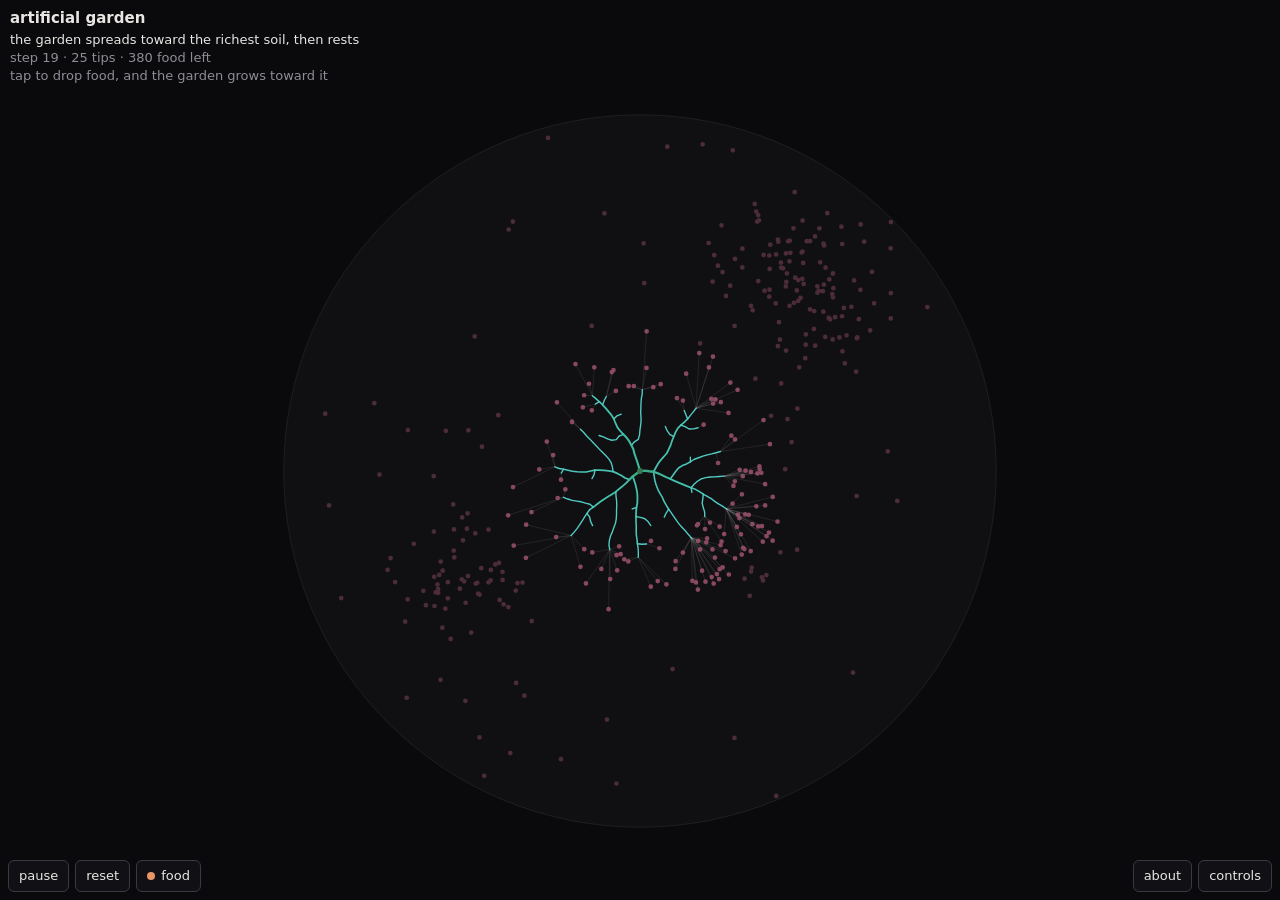
==== commit e4cc01b2: "cc15: the ecosystem's tab icon at the root, linked from every page by a relative path" ====
--- a/canvas/artificial-garden/index.html
+++ b/canvas/artificial-garden/index.html
@@ -4,6 +4,7 @@
     <meta charset="UTF-8">
     <meta name="viewport" content="width=device-width, initial-scale=1.0">
     <title>artificial garden</title>
+    <link rel="icon" type="image/svg+xml" href="../../favicon.svg">
     <!-- How the gallery classifies this piece. The page reads it too, for
          its title and concept. -->
     <script type="application/json" id="meta">
